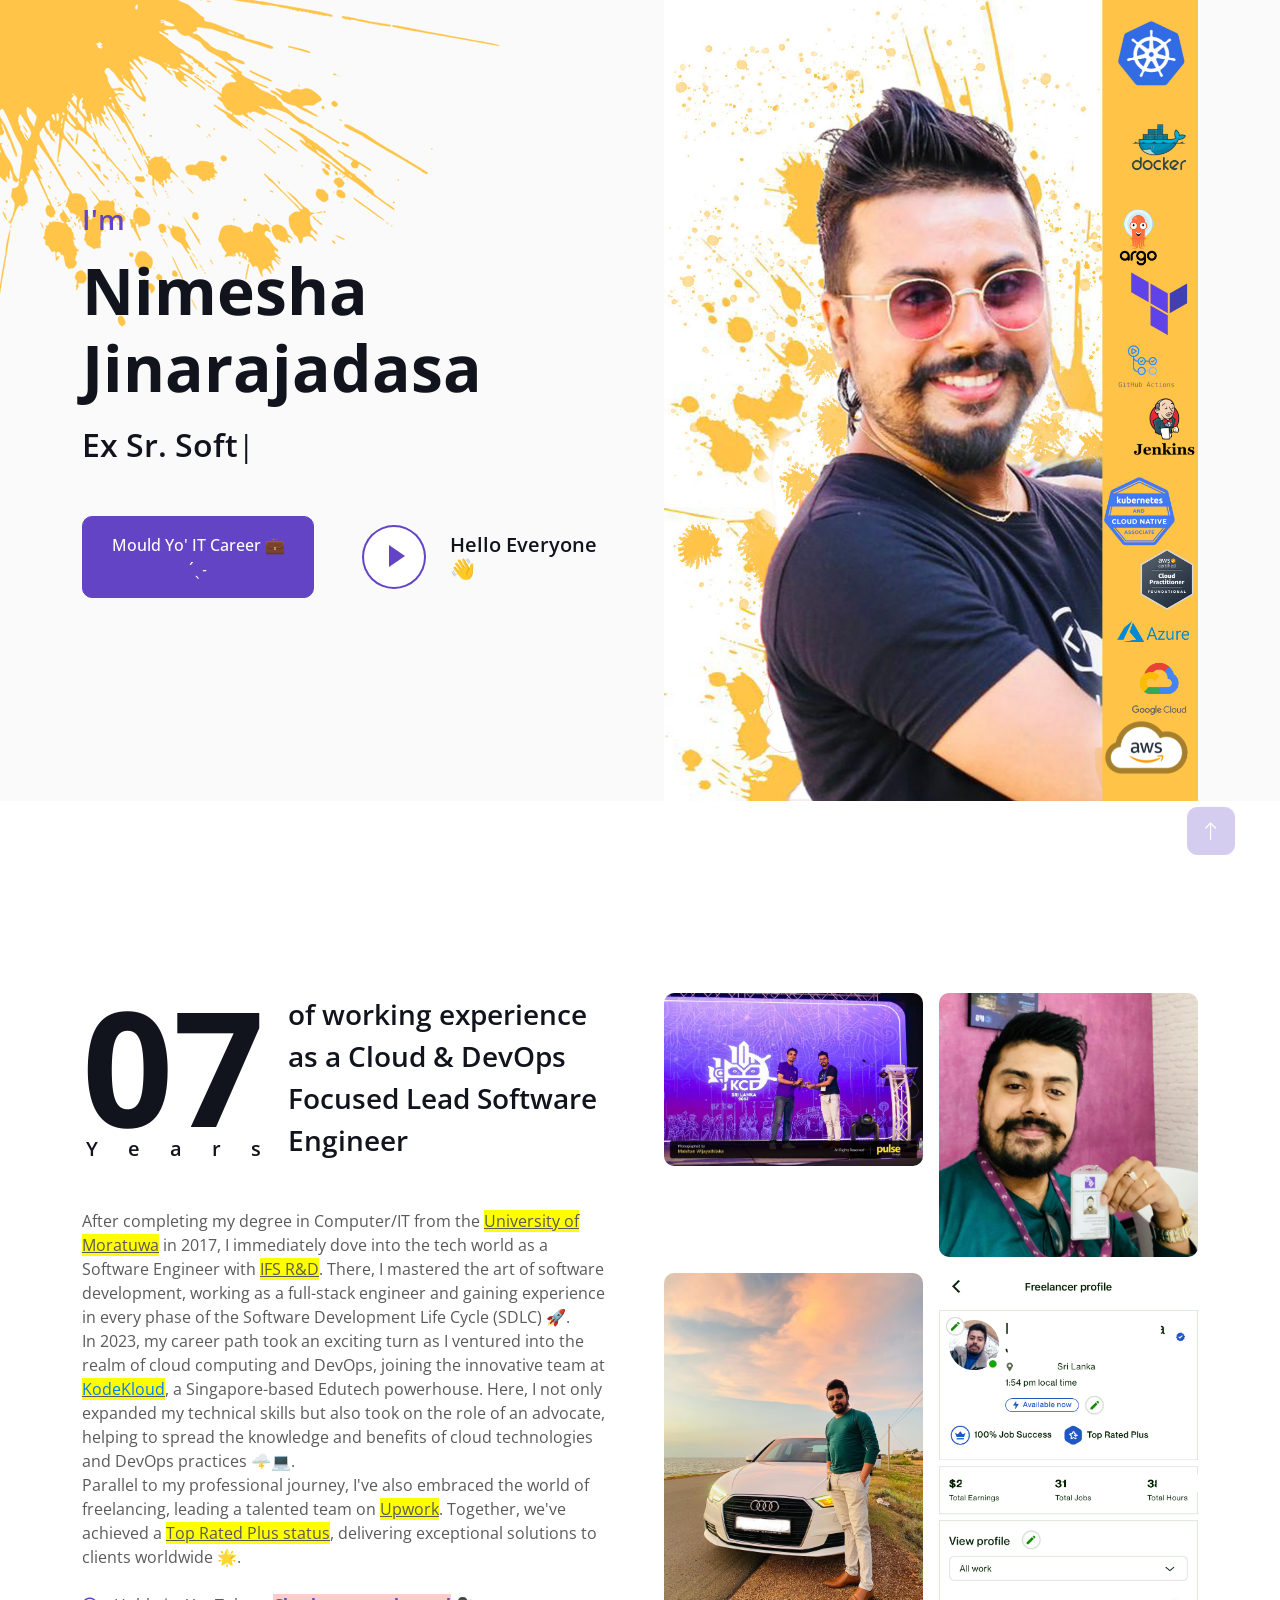
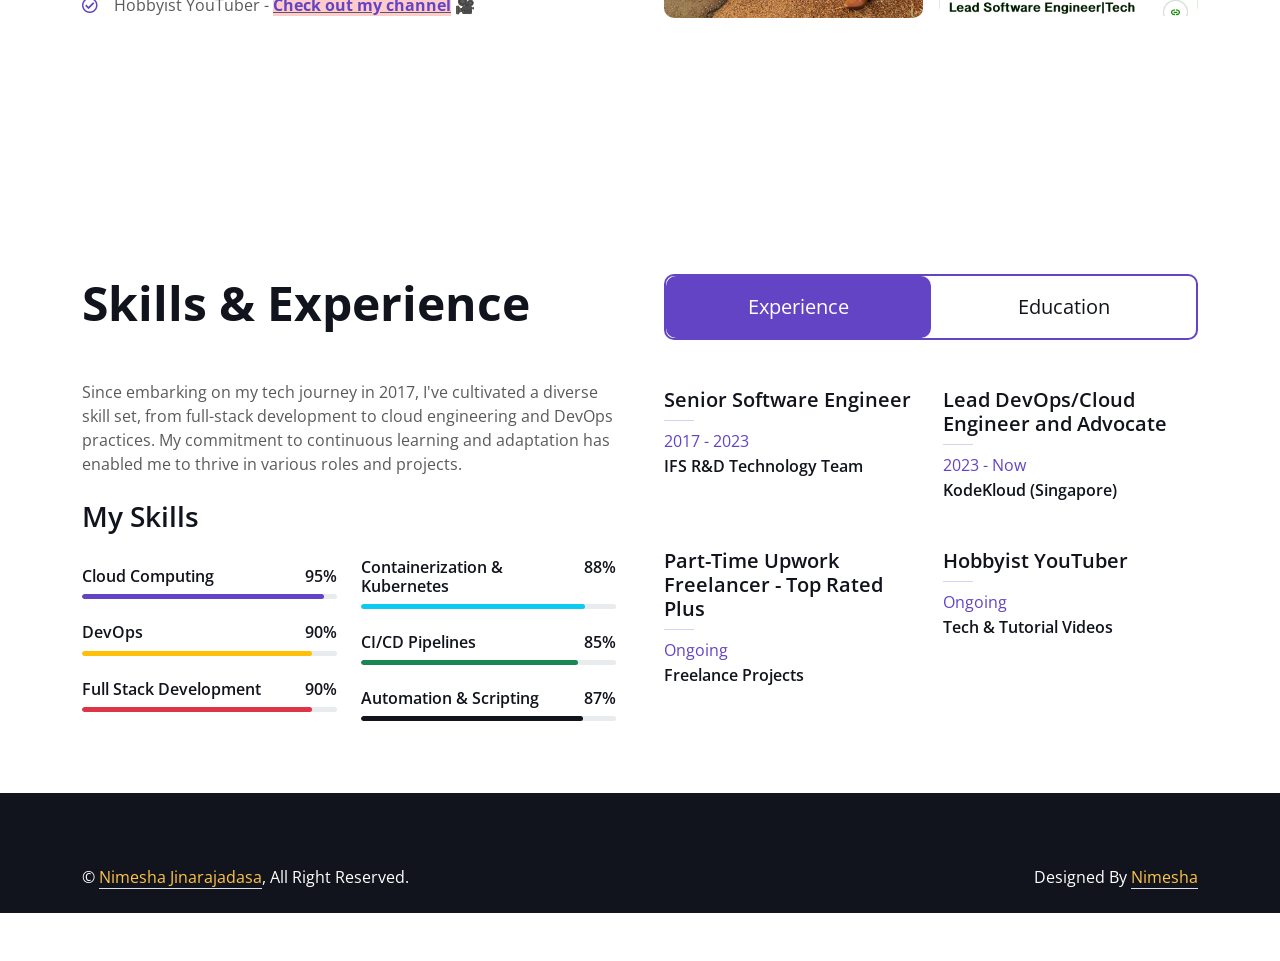
==== index.html @ e04fb1a8 "Update index.html" ====
<!DOCTYPE html>
<html lang="en">

<head>
    <meta charset="utf-8">
    <title>Nimesha Jinarajadasa 👨💻 </title>
     <script async src="https://pagead2.googlesyndication.com/pagead/js/adsbygoogle.js?client=ca-pub-2811595341895807"
     crossorigin="anonymous"></script>
    <meta content="width=device-width, initial-scale=1.0" name="viewport">
    <meta content="" name="keywords">
    <meta content="" name="description">

    <!-- Favicon -->
    <link href="img/favicon.ico" rel="icon">

    <!-- Google Web Fonts -->
    <link rel="preconnect" href="https://fonts.googleapis.com">
    <link rel="preconnect" href="https://fonts.gstatic.com" crossorigin>
    <link href="https://fonts.googleapis.com/css2?family=Open+Sans:wght@400;500;600;700;800&display=swap" rel="stylesheet"> 

    <!-- Icon Font Stylesheet -->
    <link href="https://cdnjs.cloudflare.com/ajax/libs/font-awesome/5.10.0/css/all.min.css" rel="stylesheet">
    <link href="https://cdn.jsdelivr.net/npm/bootstrap-icons@1.4.1/font/bootstrap-icons.css" rel="stylesheet">

    <!-- Libraries Stylesheet -->
    <link href="lib/animate/animate.min.css" rel="stylesheet">
    <link href="lib/lightbox/css/lightbox.min.css" rel="stylesheet">
    <link href="lib/owlcarousel/assets/owl.carousel.min.css" rel="stylesheet">

    <!-- Customized Bootstrap Stylesheet -->
    <link href="css/bootstrap.min.css" rel="stylesheet">

    <!-- Template Stylesheet -->
    <link href="css/style.css" rel="stylesheet">
    <style>
    .elfsight-app-140ddf34-1004-4099-b844-c8886e28f535 {
        margin: 0 auto; /* Centers the widget */
        display: block; /* Ensures the div is treated as a block-level element */
        width: 90%; /* Example width, adjust as necessary */
    }
</style>

</head>

<body data-bs-spy="scroll" data-bs-target=".navbar" data-bs-offset="51">
    <!-- Spinner Start -->
    <div id="spinner" class="show bg-white position-fixed translate-middle w-100 vh-100 top-50 start-50 d-flex align-items-center justify-content-center">
        <div class="spinner-border text-primary" style="width: 3rem; height: 3rem;" role="status">
            <span class="sr-only">Loading...</span>
        </div>
    </div>
    <!-- Spinner End -->


    <!-- Navbar Start -->
    <nav class="navbar navbar-expand-lg bg-white navbar-light fixed-top shadow py-lg-0 px-4 px-lg-5 wow fadeIn" data-wow-delay="0.1s">
        <a href="index.html" class="navbar-brand d-block d-lg-none">
            <h1 class="text-primary fw-bold m-0">NIMESHA</h1>
        </a>
        <button type="button" class="navbar-toggler" data-bs-toggle="collapse" data-bs-target="#navbarCollapse">
            <span class="navbar-toggler-icon"></span>
        </button>
        <div class="collapse navbar-collapse justify-content-between py-4 py-lg-0" id="navbarCollapse">
            <div class="navbar-nav ms-auto py-0">
                <a href="#home" class="nav-item nav-link active">Home</a>
                <a href="#about" class="nav-item nav-link">About</a>
                <a href="#skill" class="nav-item nav-link">Skills</a>
<!--                 <a href="#service" class="nav-item nav-link">Services</a> -->
            </div>
            <a href="index.html" class="navbar-brand bg-secondary py-3 px-4 mx-3 d-none d-lg-block">
                <h1 class="text-primary fw-bold m-0">NIMESHA</h1>
            </a>
            <div class="navbar-nav me-auto py-0">
<!--                 <a href="#project" class="nav-item nav-link">Projects</a>
                <a href="#team" class="nav-item nav-link">Team</a>
                <a href="#testimonial" class="nav-item nav-link">Testimonial</a>
                <a href="#contact" class="nav-item nav-link">Contact</a> -->
            </div>
        </div>
    </nav>
    <!-- Navbar End -->


    <!-- Header Start -->
    <div class="container-fluid bg-light my-6 mt-0" id="home">
        <div class="container">
            <div class="row g-5 align-items-center">
                <div class="col-lg-6 py-6 pb-0 pt-lg-0">
                    <h3 class="text-primary mb-3">I'm</h3>
                    <h1 class="display-3 mb-3">Nimesha Jinarajadasa</h1>
                    <h2 class="typed-text-output d-inline"></h2>
                    <div class="typed-text d-none">Ex Sr. Software Engineer @IFS R&D 🌐
, Now Lead DevOps/Cloud Engineer @KodeKloud 👨‍💻, Top Rated Plus Freelancer @Upwork 🆙, Tech. Community Speaker 🔈 , Hobbist Youtuber @LifeCaptured 🎬 🎥</div>
                    <div class="d-flex align-items-center pt-5">
                        <a href="/careeer-guidance-site/index.html" class="btn btn-primary py-3 px-4 me-5">Mould Yo' IT Career 💼 ´ˎ˗</a>
                        <button type="button" class="btn-play" data-bs-toggle="modal"
                            data-src="https://www.youtube.com/embed/KqgwqA7k45E" data-bs-target="#videoModal">
                            <span></span>
                        </button>
                        <h5 class="ms-4 mb-0 d-none d-sm-block">Hello Everyone 👋 </h5>
                    </div>
                </div>
                <div class="col-lg-6">
                    <img class="img-fluid" src="img/profile-1.png" alt="">
                </div>
            </div>
        </div>
    </div>
    <!-- Header End -->


    <!-- Video Modal Start -->
    <div class="modal modal-video fade" id="videoModal" tabindex="-1" aria-labelledby="exampleModalLabel" aria-hidden="true">
        <div class="modal-dialog">
            <div class="modal-content rounded-0">
                <div class="modal-header">
                    <h3 class="modal-title" id="exampleModalLabel">Hello Everyone 👋 </h3>
                    <button type="button" class="btn-close" data-bs-dismiss="modal" aria-label="Close"></button>
                </div>
                <div class="modal-body">
                    <!-- 16:9 aspect ratio -->
                    <div class="ratio ratio-16x9">
                        <iframe class="embed-responsive-item" src="https://www.youtube.com/embed/KqgwqA7k45E" id="video" allowfullscreen allowscriptaccess="always"
                            allow="autoplay"></iframe>
                    </div>
                </div>
            </div>
        </div>
    </div>
    <!-- Video Modal End -->


  <!--  About Start -->
   <div class="container-xxl py-6" id="about">
        <div class="container">
            <div class="row g-5">
                <div class="col-lg-6 wow fadeInUp" data-wow-delay="0.1s">
                    <div class="d-flex align-items-center mb-5">
                        <div class="years flex-shrink-0 text-center me-4">
                            <h1 class="display-1 mb-0">07</h1>
                            <h5 class="mb-0">Years</h5>
                        </div>
                        <h3 class="lh-base mb-0">of working experience as a Cloud & DevOps Focused Lead Software Engineer</h3>
                    </div>
                    <p class="mb-4">After completing my degree in Computer/IT from the <u style="background-color: yellow;">University of Moratuwa</u> in 2017, I immediately dove into the tech world as a Software Engineer with <u style="background-color: yellow;">IFS R&D</u>. There, I mastered the art of software development, working as a full-stack engineer and gaining experience in every phase of the Software Development Life Cycle (SDLC) 🚀. <br>

                    In 2023, my career path took an exciting turn as I ventured into the realm of cloud computing and DevOps, joining the innovative team at <u style="background-color: yellow;"><a href="https://www.kodekloud.com" target="_blank" style="color: #007bff;">KodeKloud</a></u>, a Singapore-based Edutech powerhouse. Here, I not only expanded my technical skills but also took on the role of an advocate, helping to spread the knowledge and benefits of cloud technologies and DevOps practices 🌩️💻.

                    <br>Parallel to my professional journey, I've also embraced the world of freelancing, leading a talented team on <u style="background-color: yellow;">Upwork</u>. Together, we've achieved a <u style="background-color: yellow;">Top Rated Plus status</u>, delivering exceptional solutions to clients worldwide 🌟.</p>

<!--                     <p class="mb-3"><i class="far fa-check-circle text-primary me-3"></i>2012-2017 Undergraduate <u>University of Moratuwa</u> BSc(Hons) Field of Computer/IT 🎓</p>
                    <p class="mb-3"><i class="far fa-check-circle text-primary me-3"></i>2015-2016 Internship @ <u >Virtusa</u> 🖥️</p>
                    <p class="mb-3"><i class="far fa-check-circle text-primary me-3"></i>2017-2023 Senior Software Engineer @<u >IFS R&D</u> Technology Team 💻</p>
                    <p class="mb-3"><i class="far fa-check-circle text-primary me-3"></i>2023-Now Lead DevOps/Cloud Engineer and Advocate @<u ><a href="https://www.kodekloud.com" target="_blank">KodeKloud</a></u> (Singapore) ☁️</p>
                    <p class="mb-3"><i class="far fa-check-circle text-primary me-3"></i>Part-Time Upwork Freelancer - <u >Top Rated Plus</u> 🌟</p> -->
                    <p class="mb-3"><i class="far fa-check-circle text-primary me-3"></i>Hobbyist YouTuber - <u style="background-color: #ffcccb; font-weight: bold;"><a href="https://www.youtube.com/channel/UCN4fELPxNvqoYlcfmgqlzCw" target="_blank">Check out my channel</a></u> 🎥</p>
                    
<!--                     <a class="btn btn-primary py-3 px-5 mt-3" href="">Read More</a> -->
                </div>
                <div class="col-lg-6 wow fadeInUp" data-wow-delay="0.5s">
                    <div class="row g-3 mb-4">
<!--                         <div class="col-sm-6">
                            <img class="img-fluid rounded" src="img/showoff1.jpg" alt="">
                        </div> -->
                        <div class="col-sm-6">
                            <img class="img-fluid rounded" src="img/showoff3.jpg" alt="">
                        </div>
                        <div class="col-sm-6">
                            <img class="img-fluid rounded" src="img/showoff2.jpg" alt="">
                        </div>
                        <div class="col-sm-6">
                            <img class="img-fluid rounded" src="img/showoff5.jpg" alt="">
                        </div>
<!--                         <div class="col-sm-6">
                            <img class="img-fluid rounded" src="img/showoff6.jpg" alt="">
                        </div> -->
                        <div class="col-sm-6">
                            <img class="img-fluid rounded" src="img/showoff7.jpeg" alt="">
                        </div>
                        <div class="col-sm-6">
                            <img class="img-fluid rounded" src="img/showoff8.jpg" alt="">
                        </div>
                        
                    </div>
<!--                     <div class="d-flex align-items-center mb-3">
                        <h5 class="border-end pe-3 me-3 mb-0">Happy Clients</h5>
                        <h2 class="text-primary fw-bold mb-0" data-toggle="counter-up">1234</h2>
                    </div>
                    <p class="mb-4">Stet no et lorem dolor et diam, amet duo ut dolore vero eos. No stet est diam amet diam ipsum clita labore dolor duo clita.</p>
                    <div class="d-flex align-items-center mb-3">
                        <h5 class="border-end pe-3 me-3 mb-0">Projects Completed</h5>
                        <h2 class="text-primary fw-bold mb-0" data-toggle="counter-up">1234</h2>
                    </div> -->
<!--                     <p class="mb-0">Stet no et lorem dolor et diam, amet duo ut dolore vero eos. No stet est diam amet diam ipsum clita labore dolor duo clita.</p> -->
                </div>
            </div>
        </div>
    </div>
    <!-- About End -->


    <!-- Expertise Start -->
    <div class="container-xxl py-6 pb-5" id="skill">
        <div class="container">
            <div class="row g-5">
                <div class="col-lg-6 wow fadeInUp" data-wow-delay="0.1s">
                   <h1 class="display-5 mb-5">Skills & Experience</h1>
                    <p class="mb-4">Since embarking on my tech journey in 2017, I've cultivated a diverse skill set, from full-stack development to cloud engineering and DevOps practices. My commitment to continuous learning and adaptation has enabled me to thrive in various roles and projects.</p>
                    <h3 class="mb-4">My Skills</h3>
                    <div class="row align-items-center">
                        <div class="col-md-6">
                            <div class="skill mb-4">
                                <div class="d-flex justify-content-between">
                                    <h6 class="font-weight-bold">Cloud Computing</h6>
                                    <h6 class="font-weight-bold">95%</h6>
                                </div>
                                <div class="progress">
                                    <div class="progress-bar bg-primary" role="progressbar" style="width: 95%" aria-valuenow="95" aria-valuemin="0" aria-valuemax="100"></div>
                                </div>
                            </div>
                            <div class="skill mb-4">
                                <div class="d-flex justify-content-between">
                                    <h6 class="font-weight-bold">DevOps</h6>
                                    <h6 class="font-weight-bold">90%</h6>
                                </div>
                                <div class="progress">
                                    <div class="progress-bar bg-warning" role="progressbar" style="width: 90%" aria-valuenow="90" aria-valuemin="0" aria-valuemax="100"></div>
                                </div>
                            </div>
                            <div class="skill mb-4">
                                <div class="d-flex justify-content-between">
                                    <h6 class="font-weight-bold">Full Stack Development</h6>
                                    <h6 class="font-weight-bold">90%</h6>
                                </div>
                                <div class="progress">
                                    <div class="progress-bar bg-danger" role="progressbar" style="width: 90%" aria-valuenow="90" aria-valuemin="0" aria-valuemax="100"></div>
                                </div>
                            </div>
                        </div>
                        <div class="col-md-6">
                            <div class="skill mb-4">
                                <div class="d-flex justify-content-between">
                                    <h6 class="font-weight-bold">Containerization & Kubernetes</h6>
                                    <h6 class="font-weight-bold">88%</h6>
                                </div>
                                <div class="progress">
                                    <div class="progress-bar bg-info" role="progressbar" style="width: 88%" aria-valuenow="88" aria-valuemin="0" aria-valuemax="100"></div>
                                </div>
                            </div>
                            <div class="skill mb-4">
                                <div class="d-flex justify-content-between">
                                    <h6 class="font-weight-bold">CI/CD Pipelines</h6>
                                    <h6 class="font-weight-bold">85%</h6>
                                </div>
                                <div class="progress">
                                    <div class="progress-bar bg-success" role="progressbar" style="width: 85%" aria-valuenow="85" aria-valuemin="0" aria-valuemax="100"></div>
                                </div>
                            </div>
                            <div class="skill mb-4">
                                <div class="d-flex justify-content-between">
                                    <h6 class="font-weight-bold">Automation & Scripting</h6>
                                    <h6 class="font-weight-bold">87%</h6>
                                </div>
                                <div class="progress">
                                    <div class="progress-bar bg-dark" role="progressbar" style="width: 87%" aria-valuenow="87" aria-valuemin="0" aria-valuemax="100"></div>
                                </div>
                            </div>
                        </div>
                    </div>
                </div>
                <div class="col-lg-6 wow fadeInUp" data-wow-delay="0.5s">
                    <ul class="nav nav-pills rounded border border-2 border-primary mb-5">
                        <li class="nav-item w-50">
                            <button class="nav-link w-100 py-3 fs-5 active" data-bs-toggle="pill" href="#tab-1">Experience</button>
                        </li>
                        <li class="nav-item w-50">
                            <button class="nav-link w-100 py-3 fs-5" data-bs-toggle="pill" href="#tab-2">Education</button>
                        </li>
                    </ul>
                    <div class="tab-content">
                        <div id="tab-1" class="tab-pane fade show p-0 active">
                            <div class="row gy-5 gx-4">
                                <div class="col-sm-6">
                                    <h5>Senior Software Engineer</h5>
                                    <hr class="text-primary my-2">
                                    <p class="text-primary mb-1">2017 - 2023</p>
                                    <h6 class="mb-0">IFS R&D Technology Team</h6>
                                </div>
                                <div class="col-sm-6">
                                    <h5>Lead DevOps/Cloud Engineer and Advocate</h5>
                                    <hr class="text-primary my-2">
                                    <p class="text-primary mb-1">2023 - Now</p>
                                    <h6 class="mb-0">KodeKloud (Singapore)</h6>
                                </div>
                                <div class="col-sm-6">
                                    <h5>Part-Time Upwork Freelancer - Top Rated Plus</h5>
                                    <hr class="text-primary my-2">
                                    <p class="text-primary mb-1">Ongoing</p>
                                    <h6 class="mb-0">Freelance Projects</h6>
                                </div>
                                <div class="col-sm-6">
                                    <h5>Hobbyist YouTuber</h5>
                                    <hr class="text-primary my-2">
                                    <p class="text-primary mb-1">Ongoing</p>
                                    <h6 class="mb-0">Tech & Tutorial Videos</h6>
                                </div>
                            </div>
                        </div>

                        <div id="tab-2" class="tab-pane fade show p-0">
                            <div class="row gy-5 gx-4">
                                <div class="col-sm-6">
                                  <h5>BSc(Hons) in Computer/IT Field</h5>
                                  <hr class="text-primary my-2">
                                  <p class="text-primary mb-1">2012 - 2017</p>
                                  <h6 class="mb-0">University of Moratuwa</h6>
                                </div>
                                <div class="col-sm-6">
                                    <h5>KCNA(Kubernetes & Cloud-Native Associate Certified</h5>
                                    <hr class="text-primary my-2">
                                    <p class="text-primary mb-1">2024-2027</p>
                                    <h6 class="mb-0">Linux Foudnation</h6>
                                </div>
                                <div class="col-sm-6">
                                    <h5>Cloud Solutions Architect</h5>
                                    <hr class="text-primary my-2">
                                    <p class="text-primary mb-1">2024(ongoing)</p>
                                    <h6 class="mb-0">Linux Foundation</h6>
                                </div>
                                <div class="col-sm-6">
                                    <h5>AWS Cloud Practitioner</h5>
                                    <hr class="text-primary my-2">
                                    <p class="text-primary mb-1">2024-2027(ongoing)</p>
                                    <h6 class="mb-0">Amazon Web Services(AWS)</h6>
                                </div>
                            </div>
                        </div>
                    </div>
                </div>
            </div>
        </div>
    </div>
    <!-- Expertise End -->


    <!-- Service Start -->
<!--     <div class="container-fluid bg-light my-5 py-6" id="service">
        <div class="container">
            <div class="row g-5 mb-5 wow fadeInUp" data-wow-delay="0.1s">
                <div class="col-lg-6">
                    <h1 class="display-5 mb-0">My Services</h1>
                </div>
                <div class="col-lg-6 text-lg-end">
                    <a class="btn btn-primary py-3 px-5" href="">Hire Me</a>
                </div>
            </div>
            <div class="row g-4">
                <div class="col-lg-6 wow fadeInUp" data-wow-delay="0.1s">
                    <div class="service-item d-flex flex-column flex-sm-row bg-white rounded h-100 p-4 p-lg-5">
                        <div class="bg-icon flex-shrink-0 mb-3">
                            <i class="fa fa-crop-alt fa-2x text-dark"></i>
                        </div>
                        <div class="ms-sm-4">
                            <h4 class="mb-3">Creative Design</h4>
                            <h6 class="mb-3">Start from <span class="text-primary">$199</span></h6>
                            <span>Stet lorem dolor diam amet vero eos. No stet est diam amet diam ipsum. Clita dolor duo clita sit sed sit dolor eos.</span>
                        </div>
                    </div>
                </div>
                <div class="col-lg-6 wow fadeInUp" data-wow-delay="0.3s">
                    <div class="service-item d-flex flex-column flex-sm-row bg-white rounded h-100 p-4 p-lg-5">
                        <div class="bg-icon flex-shrink-0 mb-3">
                            <i class="fa fa-code-branch fa-2x text-dark"></i>
                        </div>
                        <div class="ms-sm-4">
                            <h4 class="mb-3">Graphic Design</h4>
                            <h6 class="mb-3">Start from <span class="text-primary">$199</span></h6>
                            <span>Stet lorem dolor diam amet vero eos. No stet est diam amet diam ipsum. Clita dolor duo clita sit sed sit dolor eos.</span>
                        </div>
                    </div>
                </div>
                <div class="col-lg-6 wow fadeInUp" data-wow-delay="0.1s">
                    <div class="service-item d-flex flex-column flex-sm-row bg-white rounded h-100 p-4 p-lg-5">
                        <div class="bg-icon flex-shrink-0 mb-3">
                            <i class="fa fa-code fa-2x text-dark"></i>
                        </div>
                        <div class="ms-sm-4">
                            <h4 class="mb-3">Web Design</h4>
                            <h6 class="mb-3">Start from <span class="text-primary">$199</span></h6>
                            <span>Stet lorem dolor diam amet vero eos. No stet est diam amet diam ipsum. Clita dolor duo clita sit sed sit dolor eos.</span>
                        </div>
                    </div>
                </div>
                <div class="col-lg-6 wow fadeInUp" data-wow-delay="0.3s">
                    <div class="service-item d-flex flex-column flex-sm-row bg-white rounded h-100 p-4 p-lg-5">
                        <div class="bg-icon flex-shrink-0 mb-3">
                            <i class="fa fa-laptop-code fa-2x text-dark"></i>
                        </div>
                        <div class="ms-sm-4">
                            <h4 class="mb-3">UI/UX Design</h4>
                            <h6 class="mb-3">Start from <span class="text-primary">$199</span></h6>
                            <span>Stet lorem dolor diam amet vero eos. No stet est diam amet diam ipsum. Clita dolor duo clita sit sed sit dolor eos.</span>
                        </div>
                    </div>
                </div>
            </div>
        </div>
    </div> -->
    <!-- Service End -->


    <!-- Projects Start -->
<!--     <div class="container-xxl py-6 pt-5" id="project">
        <div class="container">
            <div class="row g-5 mb-5 align-items-center wow fadeInUp" data-wow-delay="0.1s">
                <div class="col-lg-6">
                    <h1 class="display-5 mb-0">My Projects</h1>
                </div>
                <div class="col-lg-6 text-lg-end">
                    <ul class="list-inline mx-n3 mb-0" id="portfolio-flters">
                        <li class="mx-3 active" data-filter="*">All Projects</li>
                        <li class="mx-3" data-filter=".first">UI/UX Design</li>
                        <li class="mx-3" data-filter=".second">Graphic Design</li>
                    </ul>
                </div>
            </div>
            <div class="row g-4 portfolio-container wow fadeInUp" data-wow-delay="0.1s">
                <div class="col-lg-4 col-md-6 portfolio-item first">
                    <div class="portfolio-img rounded overflow-hidden">
                        <img class="img-fluid" src="img/project-1.jpg" alt="">
                        <div class="portfolio-btn">
                            <a class="btn btn-lg-square btn-outline-secondary border-2 mx-1" href="img/project-1.jpg" data-lightbox="portfolio"><i class="fa fa-eye"></i></a>
                            <a class="btn btn-lg-square btn-outline-secondary border-2 mx-1" href=""><i class="fa fa-link"></i></a>
                        </div>
                    </div>
                </div>
                <div class="col-lg-4 col-md-6 portfolio-item second">
                    <div class="portfolio-img rounded overflow-hidden">
                        <img class="img-fluid" src="img/project-2.jpg" alt="">
                        <div class="portfolio-btn">
                            <a class="btn btn-lg-square btn-outline-secondary border-2 mx-1" href="img/project-2.jpg" data-lightbox="portfolio"><i class="fa fa-eye"></i></a>
                            <a class="btn btn-lg-square btn-outline-secondary border-2 mx-1" href=""><i class="fa fa-link"></i></a>
                        </div>
                    </div>
                </div>
                <div class="col-lg-4 col-md-6 portfolio-item first">
                    <div class="portfolio-img rounded overflow-hidden">
                        <img class="img-fluid" src="img/project-3.jpg" alt="">
                        <div class="portfolio-btn">
                            <a class="btn btn-lg-square btn-outline-secondary border-2 mx-1" href="img/project-3.jpg" data-lightbox="portfolio"><i class="fa fa-eye"></i></a>
                            <a class="btn btn-lg-square btn-outline-secondary border-2 mx-1" href=""><i class="fa fa-link"></i></a>
                        </div>
                    </div>
                </div>
                <div class="col-lg-4 col-md-6 portfolio-item second">
                    <div class="portfolio-img rounded overflow-hidden">
                        <img class="img-fluid" src="img/project-4.jpg" alt="">
                        <div class="portfolio-btn">
                            <a class="btn btn-lg-square btn-outline-secondary border-2 mx-1" href="img/project-4.jpg" data-lightbox="portfolio"><i class="fa fa-eye"></i></a>
                            <a class="btn btn-lg-square btn-outline-secondary border-2 mx-1" href=""><i class="fa fa-link"></i></a>
                        </div>
                    </div>
                </div>
                <div class="col-lg-4 col-md-6 portfolio-item first">
                    <div class="portfolio-img rounded overflow-hidden">
                        <img class="img-fluid" src="img/project-5.jpg" alt="">
                        <div class="portfolio-btn">
                            <a class="btn btn-lg-square btn-outline-secondary border-2 mx-1" href="img/project-5.jpg" data-lightbox="portfolio"><i class="fa fa-eye"></i></a>
                            <a class="btn btn-lg-square btn-outline-secondary border-2 mx-1" href=""><i class="fa fa-link"></i></a>
                        </div>
                    </div>
                </div>
                <div class="col-lg-4 col-md-6 portfolio-item second">
                    <div class="portfolio-img rounded overflow-hidden">
                        <img class="img-fluid" src="img/project-6.jpg" alt="">
                        <div class="portfolio-btn">
                            <a class="btn btn-lg-square btn-outline-secondary border-2 mx-1" href="img/project-6.jpg" data-lightbox="portfolio"><i class="fa fa-eye"></i></a>
                            <a class="btn btn-lg-square btn-outline-secondary border-2 mx-1" href=""><i class="fa fa-link"></i></a>
                        </div>
                    </div>
                </div>
            </div>
        </div>
    </div> -->
    <!-- Projects End -->


    <!-- Team Start -->
<!--     <div class="container-xxl py-6 pb-5" id="team">
        <div class="container">
            <div class="row g-5 mb-5 wow fadeInUp" data-wow-delay="0.1s">
                <div class="col-lg-6">
                    <h1 class="display-5 mb-0">Team Members</h1>
                </div>
                <div class="col-lg-6 text-lg-end">
                    <a class="btn btn-primary py-3 px-5" href="">Contact Us</a>
                </div>
            </div>
            <div class="row g-4">
                <div class="col-lg-4 col-md-6 wow fadeInUp" data-wow-delay="0.1s">
                    <div class="team-item position-relative">
                        <img class="img-fluid rounded" src="img/team-1.jpg" alt="">
                        <div class="team-text bg-white rounded-end p-4">
                            <div>
                                <h5>Full Name</h5>
                                <span>Designer</span>
                            </div>
                            <i class="fa fa-arrow-right fa-2x text-primary"></i>
                        </div>
                    </div>
                </div>
                <div class="col-lg-4 col-md-6 wow fadeInUp" data-wow-delay="0.3s">
                    <div class="team-item position-relative">
                        <img class="img-fluid rounded" src="img/team-2.jpg" alt="">
                        <div class="team-text bg-white rounded-end p-4">
                            <div>
                                <h5>Full Name</h5>
                                <span>Designer</span>
                            </div>
                            <i class="fa fa-arrow-right fa-2x text-primary"></i>
                        </div>
                    </div>
                </div>
                <div class="col-lg-4 col-md-6 wow fadeInUp" data-wow-delay="0.5s">
                    <div class="team-item position-relative">
                        <img class="img-fluid rounded" src="img/team-3.jpg" alt="">
                        <div class="team-text bg-white rounded-end p-4">
                            <div>
                                <h5>Full Name</h5>
                                <span>Designer</span>
                            </div>
                            <i class="fa fa-arrow-right fa-2x text-primary"></i>
                        </div>
                    </div>
                </div>
            </div>
        </div>
    </div> -->
    <!-- Team End -->


    <!-- Testimonial Start -->
<!--     <div class="container-fluid bg-light py-5 my-5" id="testimonial">
        <div class="container-fluid py-5">
            <h1 class="display-5 text-center mb-5 wow fadeInUp" data-wow-delay="0.1s">Testimonial</h1>
            <div class="row justify-content-center">
                <div class="col-lg-3 d-none d-lg-block">
                    <div class="testimonial-left h-100">
                        <img class="img-fluid wow fadeIn" data-wow-delay="0.1s" src="img/testimonial-1.jpg" alt="">
                        <img class="img-fluid wow fadeIn" data-wow-delay="0.3s" src="img/testimonial-2.jpg" alt="">
                        <img class="img-fluid wow fadeIn" data-wow-delay="0.5s" src="img/testimonial-3.jpg" alt="">
                    </div>
                </div>
                <div class="col-lg-6 wow fadeInUp" data-wow-delay="0.5s">
                    <div class="owl-carousel testimonial-carousel">
                        <div class="testimonial-item text-center">
                            <div class="position-relative mb-5">
                                <img class="img-fluid rounded-circle border border-secondary p-2 mx-auto" src="img/testimonial-1.jpg" alt="">
                                <div class="testimonial-icon">
                                    <i class="fa fa-quote-left text-primary"></i>
                                </div>
                            </div>
                            <p class="fs-5 fst-italic">Dolores sed duo clita tempor justo dolor et stet lorem kasd labore dolore lorem ipsum. At lorem lorem magna ut et, nonumy et labore et tempor diam tempor erat.</p>
                            <hr class="w-25 mx-auto">
                            <h5>Client Name</h5>
                            <span>Profession</span>
                        </div>
                        <div class="testimonial-item text-center">
                            <div class="position-relative mb-5">
                                <img class="img-fluid rounded-circle border border-secondary p-2 mx-auto" src="img/testimonial-2.jpg" alt="">
                                <div class="testimonial-icon">
                                    <i class="fa fa-quote-left text-primary"></i>
                                </div>
                            </div>
                            <p class="fs-5 fst-italic">Dolores sed duo clita tempor justo dolor et stet lorem kasd labore dolore lorem ipsum. At lorem lorem magna ut et, nonumy et labore et tempor diam tempor erat.</p>
                            <hr class="w-25 mx-auto">
                            <h5>Client Name</h5>
                            <span>Profession</span>
                        </div>
                        <div class="testimonial-item text-center">
                            <div class="position-relative mb-5">
                                <img class="img-fluid rounded-circle border border-secondary p-2 mx-auto" src="img/testimonial-3.jpg" alt="">
                                <div class="testimonial-icon">
                                    <i class="fa fa-quote-left text-primary"></i>
                                </div>
                            </div>
                            <p class="fs-5 fst-italic">Dolores sed duo clita tempor justo dolor et stet lorem kasd labore dolore lorem ipsum. At lorem lorem magna ut et, nonumy et labore et tempor diam tempor erat.</p>
                            <hr class="w-25 mx-auto">
                            <h5>Client Name</h5>
                            <span>Profession</span>
                        </div>
                    </div>
                </div>
                <div class="col-lg-3 d-none d-lg-block">
                    <div class="testimonial-right h-100">
                        <img class="img-fluid wow fadeIn" data-wow-delay="0.1s" src="img/testimonial-1.jpg" alt="">
                        <img class="img-fluid wow fadeIn" data-wow-delay="0.3s" src="img/testimonial-2.jpg" alt="">
                        <img class="img-fluid wow fadeIn" data-wow-delay="0.5s" src="img/testimonial-3.jpg" alt="">
                    </div>
                </div>
            </div>
        </div>
    </div> -->
    <!-- Testimonial End -->


    <!-- Contact Start -->
<!--     <div class="container-xxl pb-5" id="contact">
        <div class="container py-5">
            <div class="row g-5 mb-5 wow fadeInUp" data-wow-delay="0.1s">
                <div class="col-lg-6">
                    <h1 class="display-5 mb-0">Let's Work Together</h1>
                </div>
                <div class="col-lg-6 text-lg-end">
                    <a class="btn btn-primary py-3 px-5" href="">Say Hello</a>
                </div>
            </div>
            <div class="row g-5">
                <div class="col-lg-5 col-md-6 wow fadeInUp" data-wow-delay="0.1s">
                    <p class="mb-2">My office:</p>
                    <h3 class="fw-bold">123 Street, New York, USA</h3>
                    <hr class="w-100">
                    <p class="mb-2">Call me:</p>
                    <h3 class="fw-bold">+012 345 6789</h3>
                    <hr class="w-100">
                    <p class="mb-2">Mail me:</p>
                    <h3 class="fw-bold">info@example.com</h3>
                    <hr class="w-100">
                    <p class="mb-2">Follow me:</p>
                    <div class="d-flex pt-2">
                        <a class="btn btn-square btn-primary me-2" href=""><i class="fab fa-twitter"></i></a>
                        <a class="btn btn-square btn-primary me-2" href=""><i class="fab fa-facebook-f"></i></a>
                        <a class="btn btn-square btn-primary me-2" href=""><i class="fab fa-youtube"></i></a>
                        <a class="btn btn-square btn-primary me-2" href=""><i class="fab fa-linkedin-in"></i></a>
                    </div>
                </div>
                <div class="col-lg-7 col-md-6 wow fadeInUp" data-wow-delay="0.5s">
                    <p class="mb-4">The contact form is currently inactive. Get a functional and working contact form with Ajax & PHP in a few minutes. Just copy and paste the files, add a little code and you're done. <a href="https://htmlcodex.com/contact-form">Download Now</a>.</p>
                    <form>
                        <div class="row g-3">
                            <div class="col-md-6">
                                <div class="form-floating">
                                    <input type="text" class="form-control" id="name" placeholder="Your Name">
                                    <label for="name">Your Name</label>
                                </div>
                            </div>
                            <div class="col-md-6">
                                <div class="form-floating">
                                    <input type="email" class="form-control" id="email" placeholder="Your Email">
                                    <label for="email">Your Email</label>
                                </div>
                            </div>
                            <div class="col-12">
                                <div class="form-floating">
                                    <input type="text" class="form-control" id="subject" placeholder="Subject">
                                    <label for="subject">Subject</label>
                                </div>
                            </div>
                            <div class="col-12">
                                <div class="form-floating">
                                    <textarea class="form-control" placeholder="Leave a message here" id="message" style="height: 100px"></textarea>
                                    <label for="message">Message</label>
                                </div>
                            </div>
                            <div class="col-12">
                                <button class="btn btn-primary py-3 px-5" type="submit">Send Message</button>
                            </div>
                        </div>
                    </form>
                </div>
            </div>
        </div>
    </div> -->
    <!-- Contact End -->


    <!-- Map Start -->
<!--     <div class="container-xxl pt-5 px-0 wow fadeInUp" data-wow-delay="0.1s">
        <div class="container-xxl pt-5 px-0">
            <div class="bg-dark">
                <iframe
                src="https://www.google.com/maps/embed?pb=!1m18!1m12!1m3!1d3001156.4288297426!2d-78.01371936852176!3d42.72876761954724!2m3!1f0!2f0!3f0!3m2!1i1024!2i768!4f13.1!3m3!1m2!1s0x4ccc4bf0f123a5a9%3A0xddcfc6c1de189567!2sNew%20York%2C%20USA!5e0!3m2!1sen!2sbd!4v1603794290143!5m2!1sen!2sbd"
                frameborder="0" style="width: 100%; height: 450px; border:0;" allowfullscreen="" aria-hidden="false"
                tabindex="0"></iframe>
            </div>
        </div>
    </div> -->
    <!-- Map End -->


    <!-- Copyright Start -->
    <div class="container-fluid bg-dark text-white py-4">
            <div class="container">
                <div class="row">
                    
                    <div class="elfsight-app-140ddf34-1004-4099-b844-c8886e28f535" data-elfsight-app-lazy></div>
                    <br>
                    <div class="col-md-6 text-center text-md-start mb-3 mb-md-0">
                       <br> &copy; <a class="border-bottom text-secondary" href="#">Nimesha Jinarajadasa</a>, All Right Reserved.
                    </div>
                    <div class="col-md-6 text-center text-md-end">
                        <!--/*** This template is free as long as you keep the footer author’s credit link/attribution link/backlink. If you'd like to use the template without the footer author’s credit link/attribution link/backlink, you can purchase the Credit Removal License from "https://htmlcodex.com/credit-removal". Thank you for your support. ***/-->
                       <br> Designed By <a class="border-bottom text-secondary" href="https://nimesha.online">Nimesha</a>
                    </div>
                </div>
            </div>
        </div>
    </div>
    <!-- Copyright End -->


    <!-- Back to Top -->
    <a href="#" class="btn btn-lg btn-primary btn-lg-square back-to-top"><i class="bi bi-arrow-up"></i></a>


    <!-- JavaScript Libraries -->
    <script src="https://code.jquery.com/jquery-3.4.1.min.js"></script>
    <script src="https://cdn.jsdelivr.net/npm/bootstrap@5.0.0/dist/js/bootstrap.bundle.min.js"></script>
    <script src="lib/wow/wow.min.js"></script>
    <script src="lib/easing/easing.min.js"></script>
    <script src="lib/waypoints/waypoints.min.js"></script>
    <script src="lib/typed/typed.min.js"></script>
    <script src="lib/counterup/counterup.min.js"></script>
    <script src="lib/owlcarousel/owl.carousel.min.js"></script>
    <script src="lib/isotope/isotope.pkgd.min.js"></script>
    <script src="lib/lightbox/js/lightbox.min.js"></script>
    <script src="https://static.elfsight.com/platform/platform.js" data-use-service-core defer></script>
    
    <!-- Template Javascript -->
    <script src="js/main.js"></script>
</body>

</html>
---- css/style.css ----
/********** Template CSS **********/
:root {
    --primary: #6244C5;
    --secondary: #FFC448;
    --light: #FAFAFB;
    --dark: #12141D;
}

.back-to-top {
    position: fixed;
    display: none;
    right: 45px;
    bottom: 45px;
    z-index: 99;
}

.my-6 {
    margin-top: 6rem;
    margin-bottom: 6rem;
}

.py-6 {
    padding-top: 6rem;
    padding-bottom: 6rem;
}


/*** Spinner ***/
#spinner {
    opacity: 0;
    visibility: hidden;
    transition: opacity .5s ease-out, visibility 0s linear .5s;
    z-index: 99999;
}

#spinner.show {
    transition: opacity .5s ease-out, visibility 0s linear 0s;
    visibility: visible;
    opacity: 1;
}


/*** Button ***/
.btn {
    font-weight: 500;
    transition: .5s;
}

.btn.btn-primary,
.btn.btn-secondary {
    color: #FFFFFF;
}

.btn-square {
    width: 38px;
    height: 38px;
}

.btn-sm-square {
    width: 32px;
    height: 32px;
}

.btn-lg-square {
    width: 48px;
    height: 48px;
}

.btn-square,
.btn-sm-square,
.btn-lg-square {
    padding: 0;
    display: flex;
    align-items: center;
    justify-content: center;
    font-weight: normal;
}


/*** Navbar ***/
.navbar.fixed-top {
    display: none;
    transition: .5s;
}

.navbar .navbar-nav .nav-link {
    padding: 20px 15px;
    color: var(--dark);
    font-size: 18px;
    font-weight: 600;
    outline: none;
}

.navbar .navbar-nav .nav-link:hover,
.navbar .navbar-nav .nav-link.active {
    color: var(--primary);
}

@media (max-width: 991.98px) {
    .navbar .navbar-nav .nav-link  {
        padding: 10px 0;
    }
}


/*** Header ***/
#home {
    margin-bottom: 6rem;
    background: url(../img/bg-header.png) left top no-repeat;
}

.typed-cursor {
    font-size: 30px;
    color: var(--dark);
}

.btn-play {
    position: relative;
    display: block;
    box-sizing: content-box;
    width: 16px;
    height: 26px;
    border-radius: 100%;
    border: none;
    outline: none !important;
    padding: 18px 20px 20px 28px;
    background: var(--primary);
}

.btn-play:before {
    content: "";
    position: absolute;
    z-index: 0;
    left: 50%;
    top: 50%;
    transform: translateX(-50%) translateY(-50%);
    display: block;
    width: 60px;
    height: 60px;
    background: var(--primary);
    border-radius: 100%;
    animation: pulse-border 1500ms ease-out infinite;
}

.btn-play:after {
    content: "";
    position: absolute;
    z-index: 1;
    left: 50%;
    top: 50%;
    transform: translateX(-50%) translateY(-50%);
    display: block;
    width: 60px;
    height: 60px;
    background: #FFFFFF;
    border-radius: 100%;
    transition: all 200ms;
}

.btn-play span {
    display: block;
    position: relative;
    z-index: 3;
    width: 0;
    height: 0;
    left: -1px;
    border-left: 16px solid var(--primary);
    border-top: 11px solid transparent;
    border-bottom: 11px solid transparent;
}

@keyframes pulse-border {
    0% {
        transform: translateX(-50%) translateY(-50%) translateZ(0) scale(1);
        opacity: 1;
    }

    100% {
        transform: translateX(-50%) translateY(-50%) translateZ(0) scale(2);
        opacity: 0;
    }
}

.modal-video .modal-dialog {
    position: relative;
    max-width: 800px;
    margin: 60px auto 0 auto;
}

.modal-video .modal-body {
    position: relative;
    padding: 0px;
}

.modal-video .close {
    position: absolute;
    width: 30px;
    height: 30px;
    right: 0px;
    top: -30px;
    z-index: 999;
    font-size: 30px;
    font-weight: normal;
    color: #FFFFFF;
    background: #000000;
    opacity: 1;
}


/*** About ***/
#about .years .display-1 {
    font-size: 10rem;
    line-height: 9rem;
}

#about .years h5 {
    letter-spacing: 30px;
    margin-right: -30px;
}


/*** Skills ***/
#skill .progress {
    height: 5px;
    border-radius: 5px;
}

#skill .progress .progress-bar {
    width: 0px;
    border-radius: 5px;
    transition: 3s;
}

#skill .nav-pills .nav-link {
    color: var(--dark);
}

#skill .nav-pills .nav-link.active {
    color: #FFFFFF;
}

#skill .tab-content hr {
    width: 30px;
}


/*** Service ***/
.service-item .bg-icon {
    width: 100px;
    height: 100px;
    display: flex;
    align-items: center;
    justify-content: center;
    background: url(../img/bg-icon.png) center center no-repeat;
    background-size: cover;
}


/*** Project Portfolio ***/
#portfolio-flters li {
    display: inline-block;
    font-weight: 500;
    color: var(--dark);
    cursor: pointer;
    transition: .5s;
    border-bottom: 2px solid transparent;
}

#portfolio-flters li:hover,
#portfolio-flters li.active {
    color: var(--primary);
    border-color: var(--primary);
}

.portfolio-img {
    position: relative;
}

.portfolio-btn {
    position: absolute;
    width: 100%;
    height: 100%;
    top: 0;
    left: 0;
    background: rgba(98, 68, 197, .9);
    display: flex;
    align-items: flex-end;
    justify-content: flex-start;
    padding: 30px;
    padding-bottom: 100px !important;
    opacity: 0;
    transition: .5s;
}

.portfolio-item:hover .portfolio-btn {
    opacity: 1;
    padding-bottom: 30px !important;
}


/*** Team ***/
.team-item img {
    transition: .5s;
}

.team-item:hover img {
    opacity: .7;
}

.team-item .team-text {
    position: absolute;
    left: 0;
    right: 60px;
    bottom: 30px;
    display: flex;
    align-items: center;
    justify-content: space-between;
    opacity: 0;
    transition: .5s;
}

.team-item:hover .team-text {
    right: 30px;
    opacity: 1;
}

.team-item .team-text div {
    transition: .5s;
}

.team-item:hover .team-text div {
    margin-left: 30px;
}


/*** Testimonial ***/
.testimonial-left,
.testimonial-right {
    position: relative;
}

.testimonial-left img,
.testimonial-right img {
    position: absolute;
    padding: 5px;
    border: 1px solid var(--secondary);
    border-radius: 70px;
}

.testimonial-left img:nth-child(1),
.testimonial-right img:nth-child(3) {
    width: 70px;
    height: 70px;
    top: 10%;
    left: 50%;
    transform: translateX(-50%);
}

.testimonial-left img:nth-child(2),
.testimonial-right img:nth-child(2) {
    width: 60px;
    height: 60px;
    top: 50%;
    left: 10%;
    transform: translateY(-50%);
}

.testimonial-left img:nth-child(3),
.testimonial-right img:nth-child(1) {
    width: 50px;
    height: 50px;
    bottom: 10%;
    right: 10%;
}

.testimonial-carousel .owl-item img {
    width: 120px;
    height: 120px;
}

.testimonial-carousel .testimonial-icon {
    position: absolute;
    width: 40px;
    height: 40px;
    left: 50%;
    bottom: -15px;
    transform: translateX(-50%);
    display: flex;
    align-items: center;
    justify-content: center;
    background: #FFFFFF;
    border: 1px solid var(--secondary);
    border-radius: 60px;
}

.testimonial-carousel .owl-dots {
    height: 40px;
    margin-top: 25px;
    display: flex;
    align-items: center;
    justify-content: center;
}

.testimonial-carousel .owl-dot {
    position: relative;
    display: inline-block;
    margin: 0 5px;
    width: 30px;
    height: 30px;
    background: #FFFFFF;
    border: 2px solid var(--secondary);
    border-radius: 30px;
    transition: .5s;
}

.testimonial-carousel .owl-dot::after {
    position: absolute;
    content: "";
    width: 16px;
    height: 16px;
    top: 5px;
    left: 5px;
    border-radius: 16px;
    background: var(--secondary);
    transition: .5s;
}

.testimonial-carousel .owl-dot.active::after {
    background: var(--primary);
}
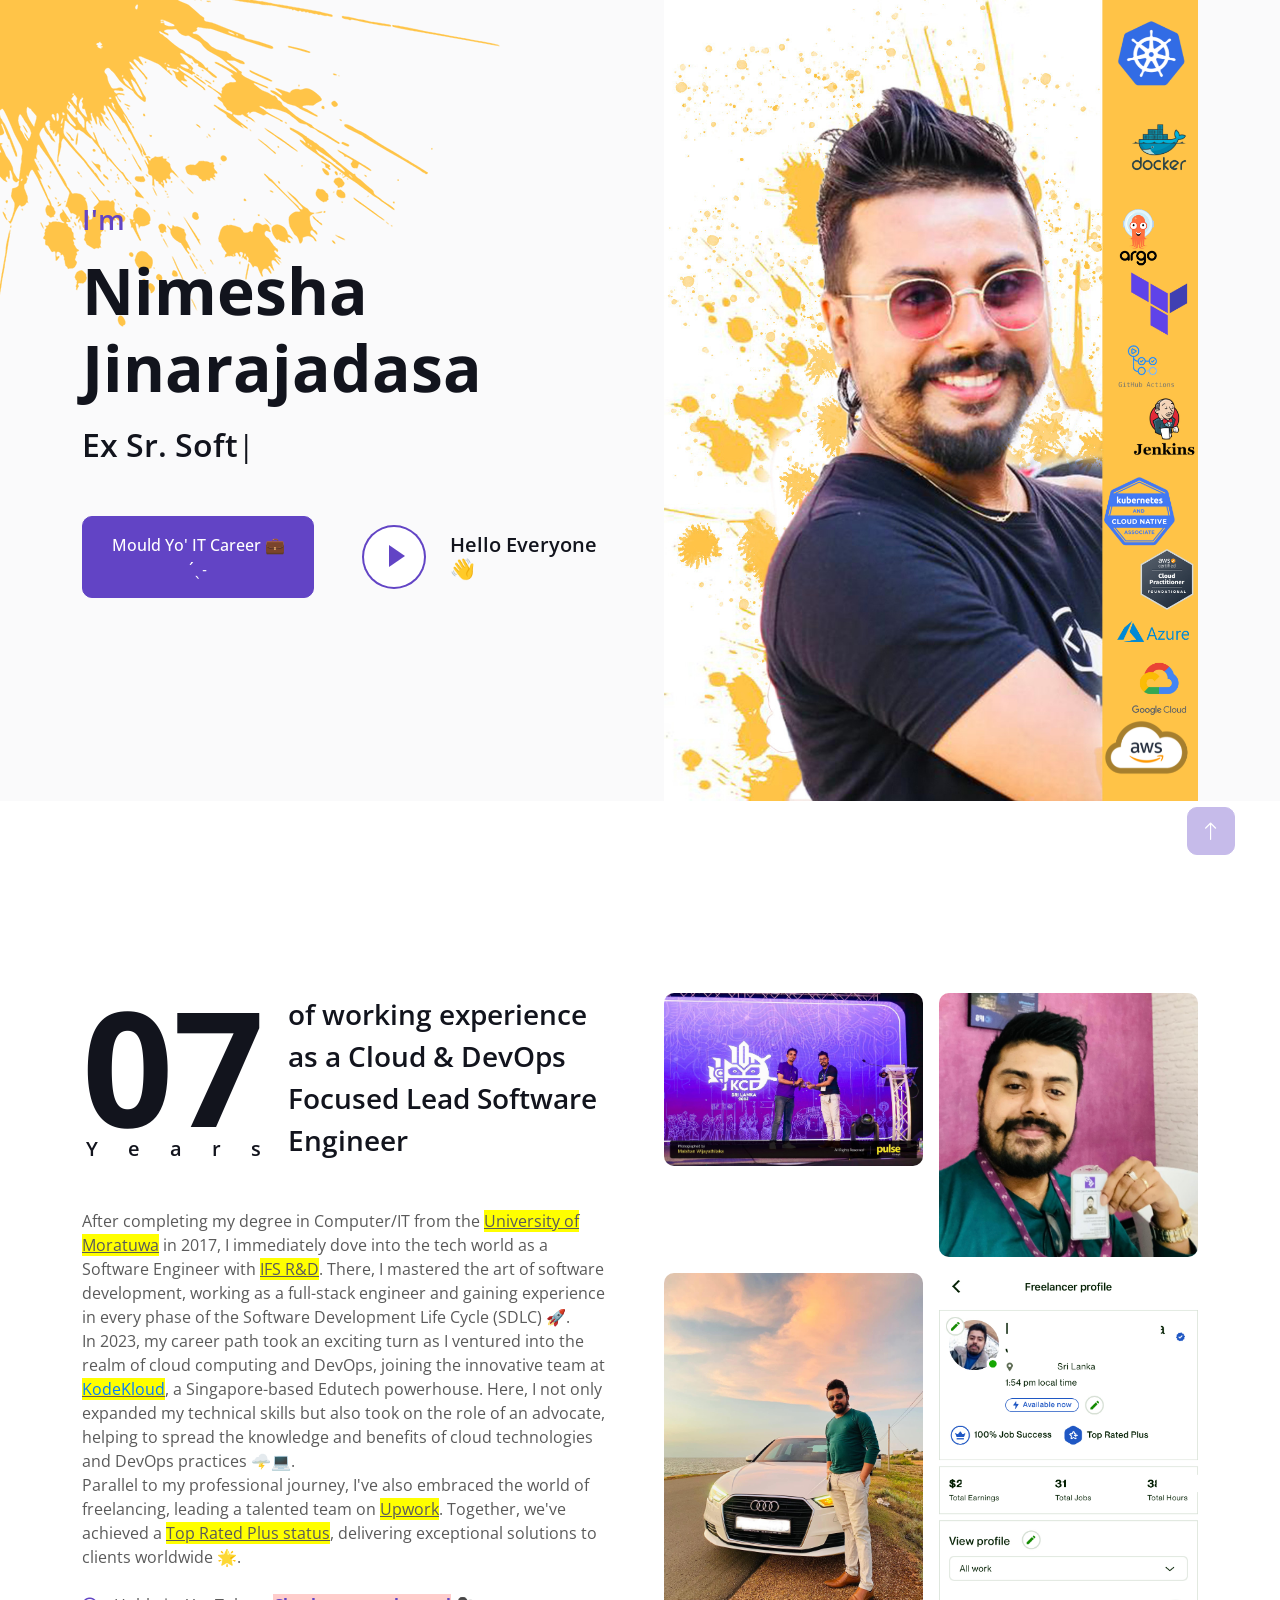
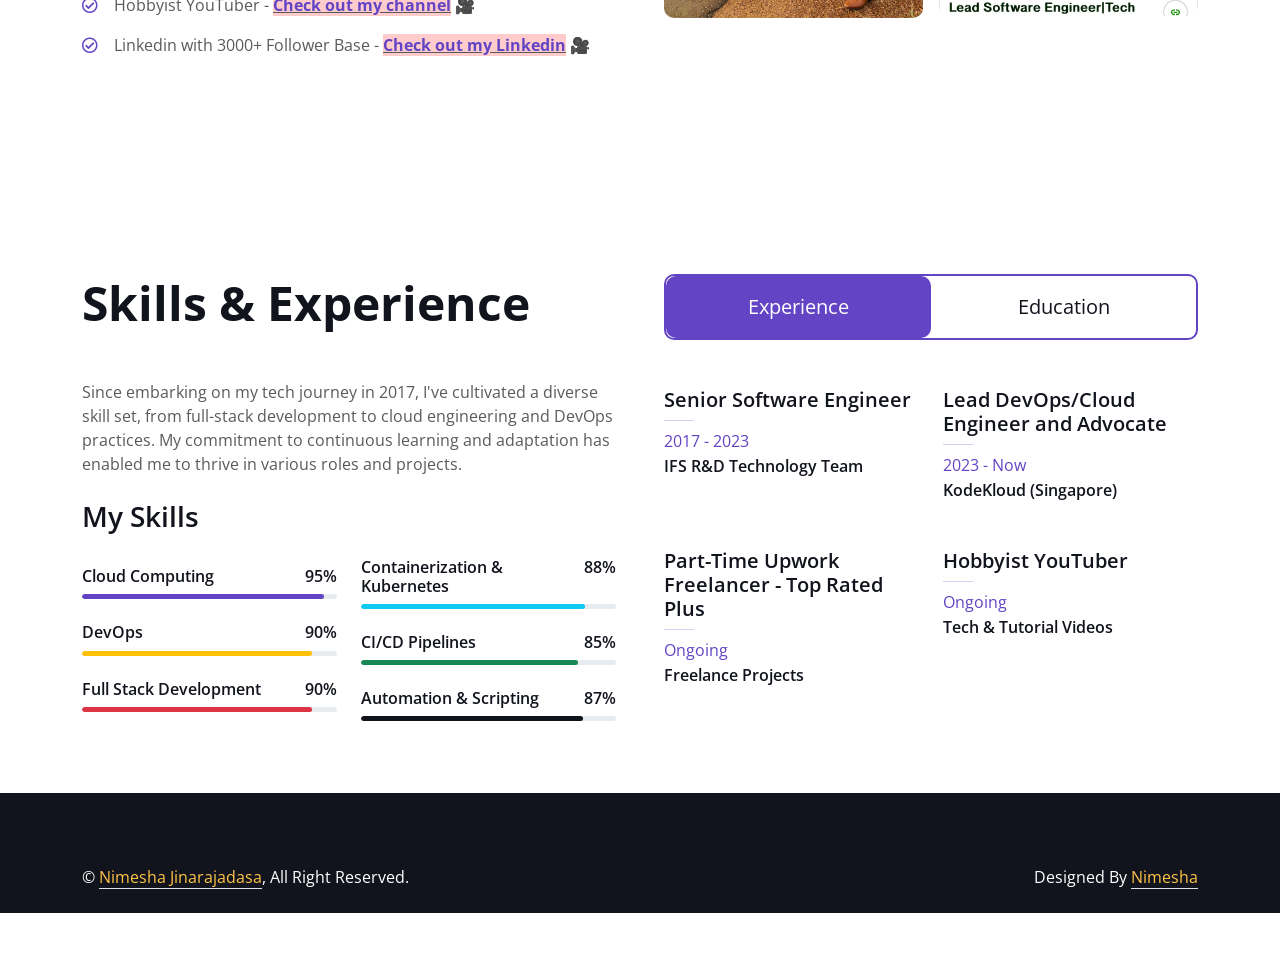
==== commit a0ebcd9a: "Update index.html" ====
--- a/index.html
+++ b/index.html
@@ -154,7 +154,8 @@
                     <p class="mb-3"><i class="far fa-check-circle text-primary me-3"></i>2023-Now Lead DevOps/Cloud Engineer and Advocate @<u ><a href="https://www.kodekloud.com" target="_blank">KodeKloud</a></u> (Singapore) ☁️</p>
                     <p class="mb-3"><i class="far fa-check-circle text-primary me-3"></i>Part-Time Upwork Freelancer - <u >Top Rated Plus</u> 🌟</p> -->
                     <p class="mb-3"><i class="far fa-check-circle text-primary me-3"></i>Hobbyist YouTuber - <u style="background-color: #ffcccb; font-weight: bold;"><a href="https://www.youtube.com/channel/UCN4fELPxNvqoYlcfmgqlzCw" target="_blank">Check out my channel</a></u> 🎥</p>
-                    
+                    <p class="mb-3"><i class="far fa-check-circle text-primary me-3"></i>Linkedin with 3000+ Follower Base - <u style="background-color: #ffcccb; font-weight: bold;"><a href="https://www.linkedin.com/in/nimeshmhj/" target="_blank">Check out my Linkedin</a></u> 🎥</p>
+
 <!--                     <a class="btn btn-primary py-3 px-5 mt-3" href="">Read More</a> -->
                 </div>
                 <div class="col-lg-6 wow fadeInUp" data-wow-delay="0.5s">
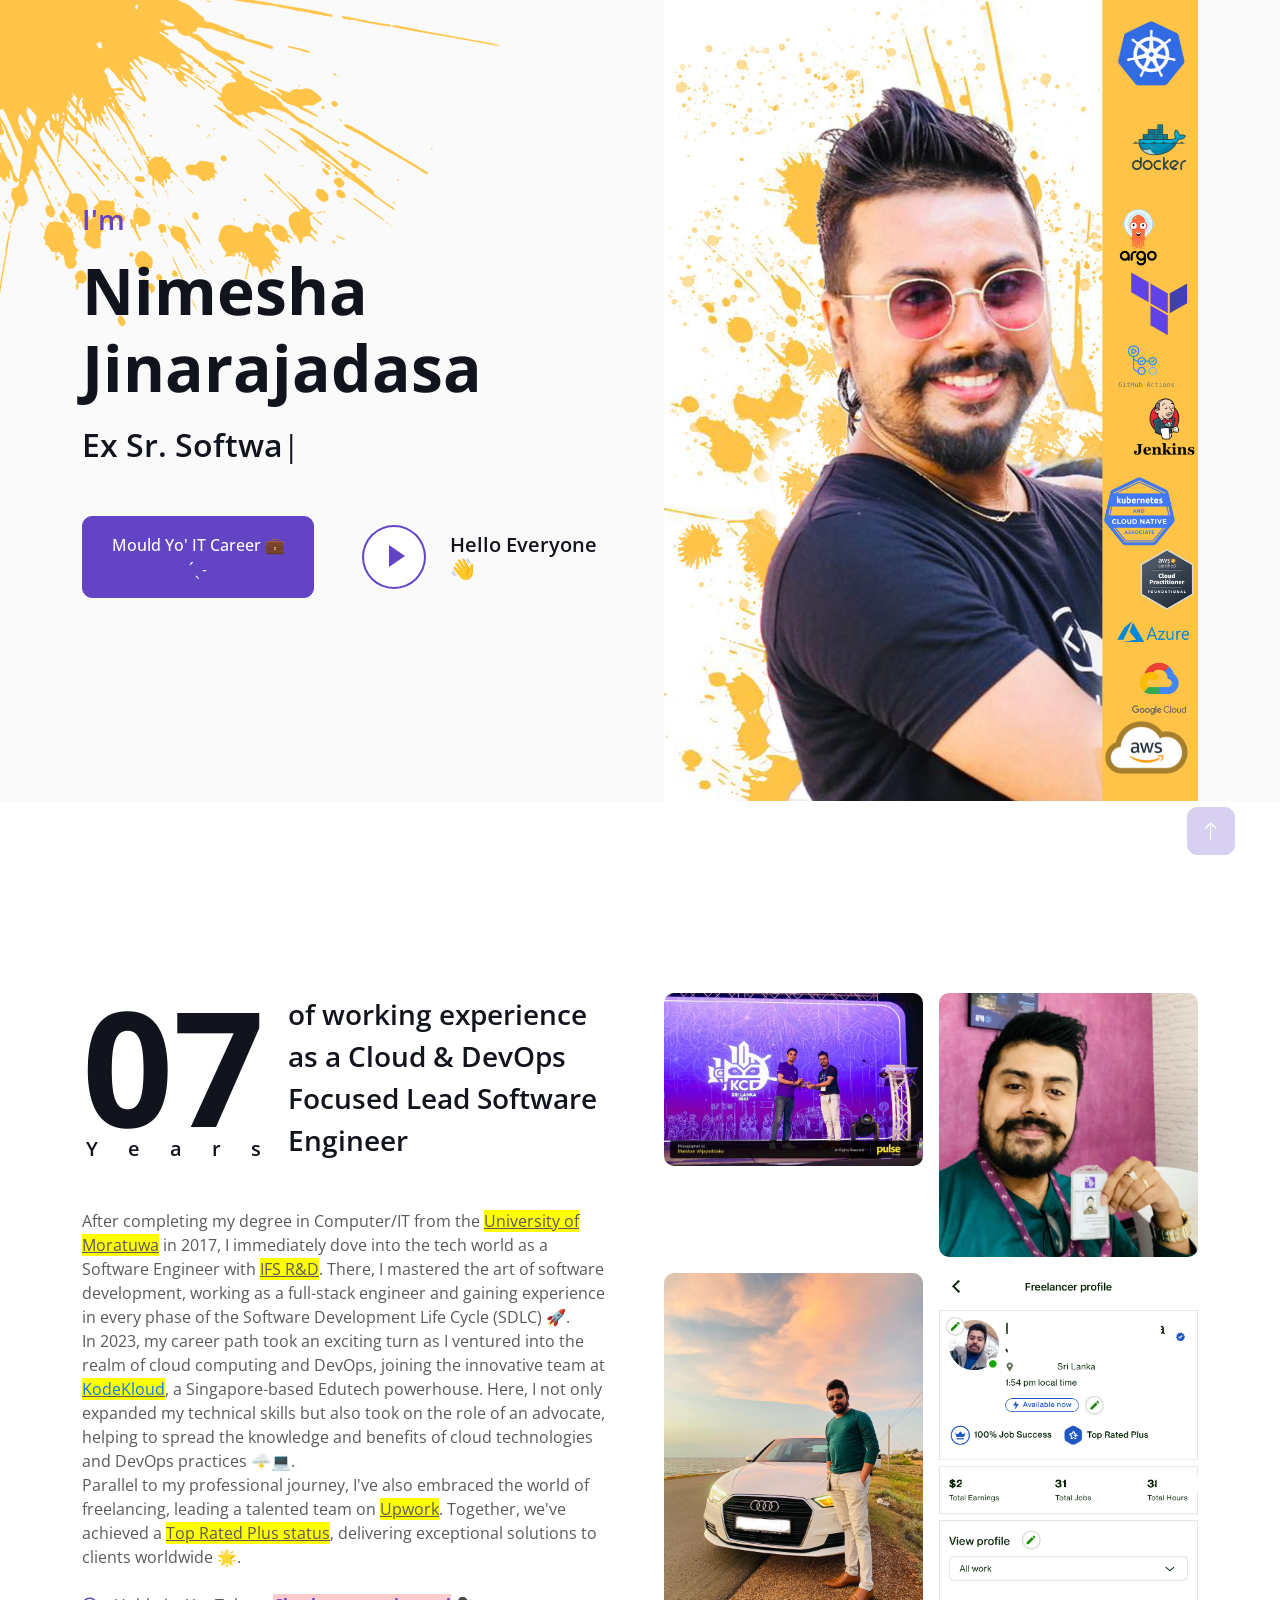
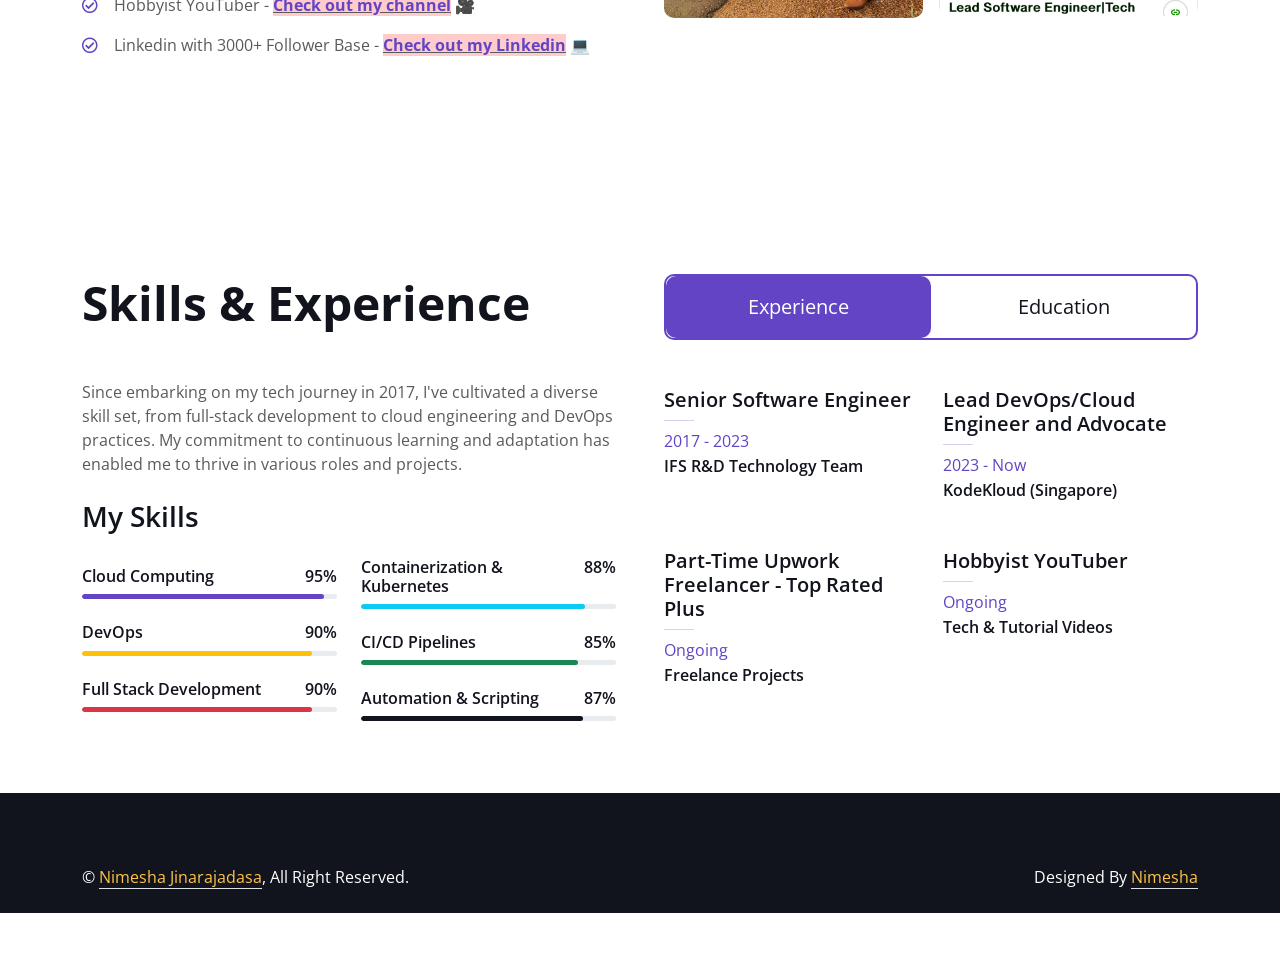
==== commit ed3e5891: "Update index.html" ====
--- a/index.html
+++ b/index.html
@@ -154,7 +154,7 @@
                     <p class="mb-3"><i class="far fa-check-circle text-primary me-3"></i>2023-Now Lead DevOps/Cloud Engineer and Advocate @<u ><a href="https://www.kodekloud.com" target="_blank">KodeKloud</a></u> (Singapore) ☁️</p>
                     <p class="mb-3"><i class="far fa-check-circle text-primary me-3"></i>Part-Time Upwork Freelancer - <u >Top Rated Plus</u> 🌟</p> -->
                     <p class="mb-3"><i class="far fa-check-circle text-primary me-3"></i>Hobbyist YouTuber - <u style="background-color: #ffcccb; font-weight: bold;"><a href="https://www.youtube.com/channel/UCN4fELPxNvqoYlcfmgqlzCw" target="_blank">Check out my channel</a></u> 🎥</p>
-                    <p class="mb-3"><i class="far fa-check-circle text-primary me-3"></i>Linkedin with 3000+ Follower Base - <u style="background-color: #ffcccb; font-weight: bold;"><a href="https://www.linkedin.com/in/nimeshmhj/" target="_blank">Check out my Linkedin</a></u> 🎥</p>
+                    <p class="mb-3"><i class="far fa-check-circle text-primary me-3"></i>Linkedin with 3000+ Follower Base - <u style="background-color: #ffcccb; font-weight: bold;"><a href="https://www.linkedin.com/in/nimeshmhj/" target="_blank">Check out my Linkedin</a></u> 💻</p>
 
 <!--                     <a class="btn btn-primary py-3 px-5 mt-3" href="">Read More</a> -->
                 </div>
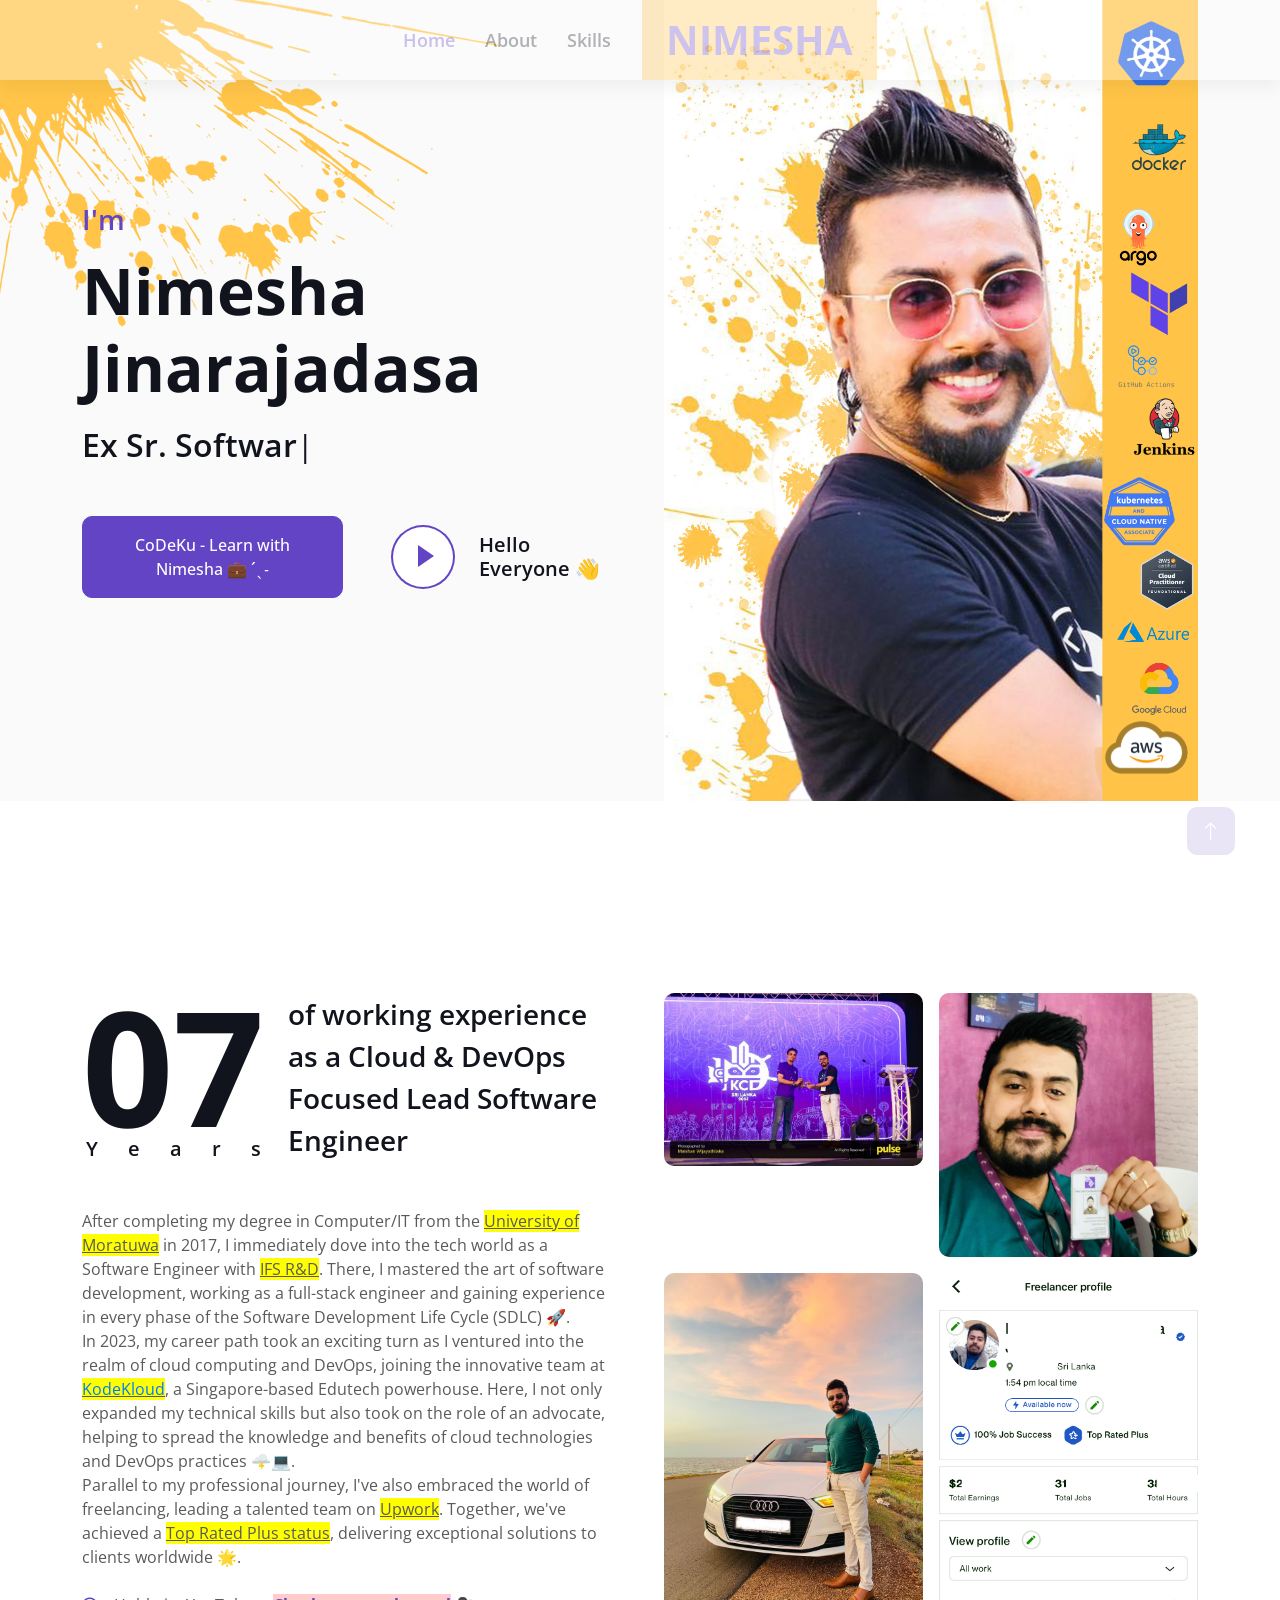
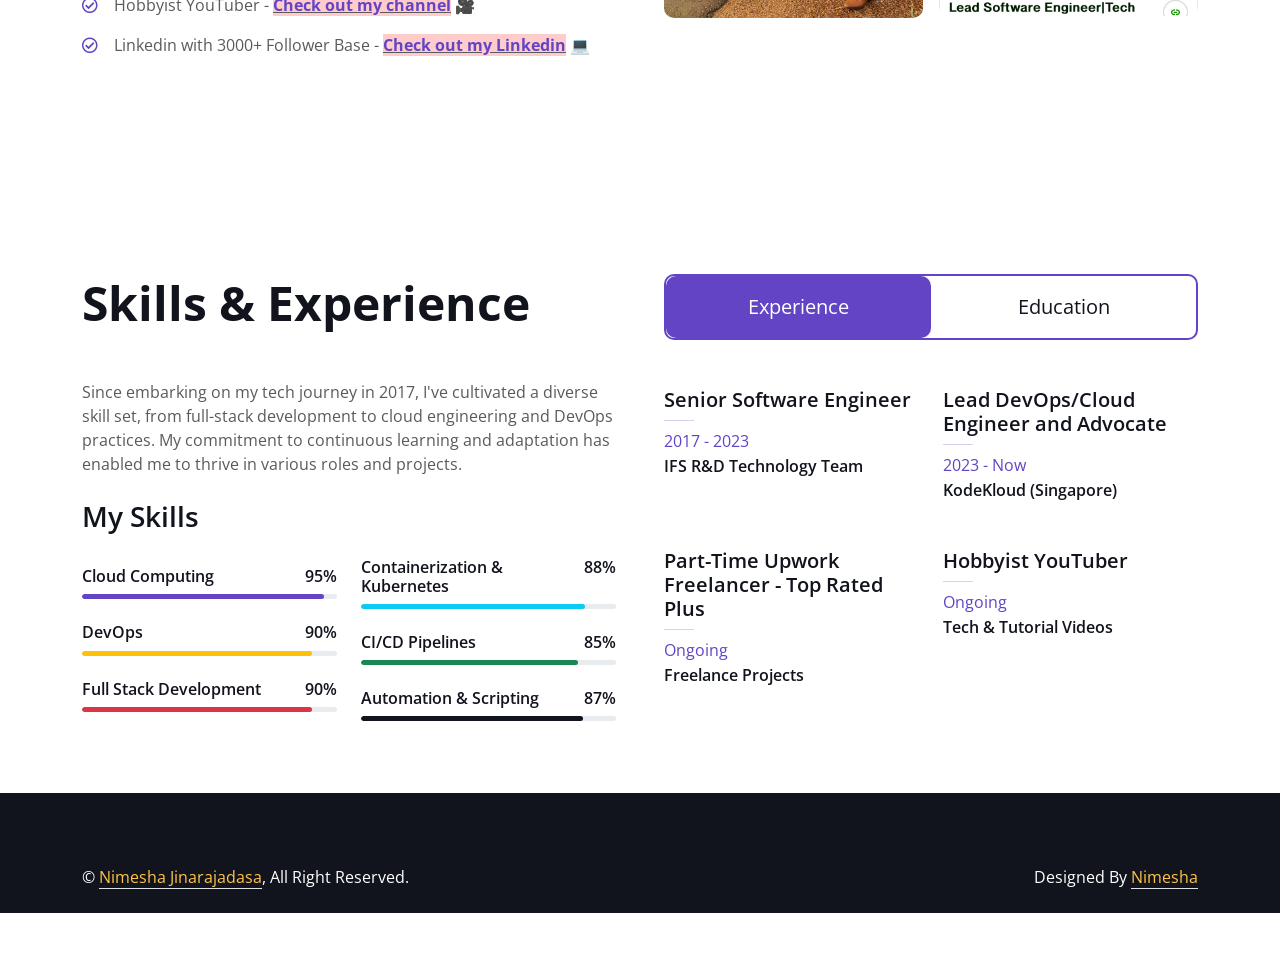
==== commit ed0a4cdd: "Update index.html" ====
--- a/index.html
+++ b/index.html
@@ -71,7 +71,7 @@
                 <h1 class="text-primary fw-bold m-0">NIMESHA</h1>
             </a>
             <div class="navbar-nav me-auto py-0">
-<!--                 <a href="#project" class="nav-item nav-link">Projects</a>
+<!--            <a href="#project" class="nav-item nav-link">Projects</a>
                 <a href="#team" class="nav-item nav-link">Team</a>
                 <a href="#testimonial" class="nav-item nav-link">Testimonial</a>
                 <a href="#contact" class="nav-item nav-link">Contact</a> -->
@@ -92,7 +92,7 @@
                     <div class="typed-text d-none">Ex Sr. Software Engineer @IFS R&D 🌐
 , Now Lead DevOps/Cloud Engineer @KodeKloud 👨‍💻, Top Rated Plus Freelancer @Upwork 🆙, Tech. Community Speaker 🔈 , Hobbist Youtuber @LifeCaptured 🎬 🎥</div>
                     <div class="d-flex align-items-center pt-5">
-                        <a href="/careeer-guidance-site/index.html" class="btn btn-primary py-3 px-4 me-5">Mould Yo' IT Career 💼 ´ˎ˗</a>
+                        <a href="/careeer-guidance-site/index.html" class="btn btn-primary py-3 px-4 me-5">CoDeKu - Learn with Nimesha 💼 ´ˎ˗</a>
                         <button type="button" class="btn-play" data-bs-toggle="modal"
                             data-src="https://www.youtube.com/embed/KqgwqA7k45E" data-bs-target="#videoModal">
                             <span></span>
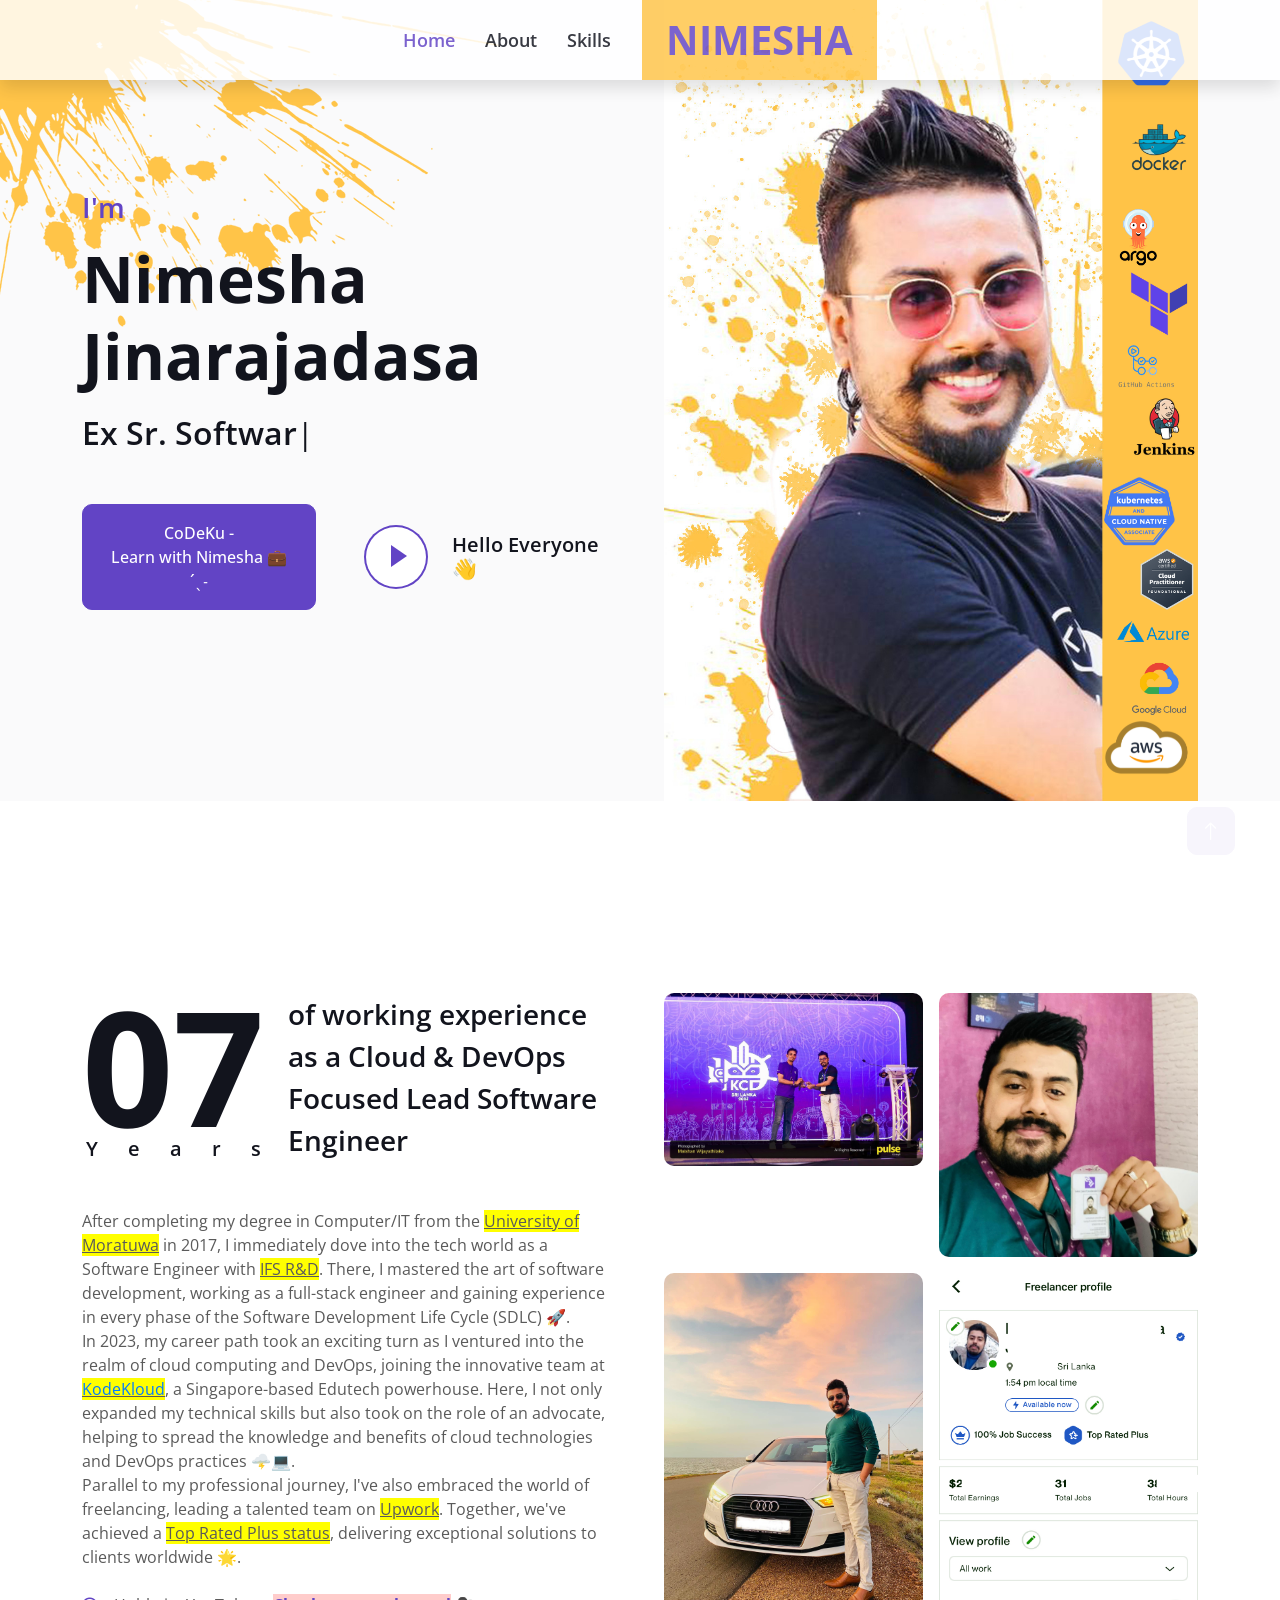
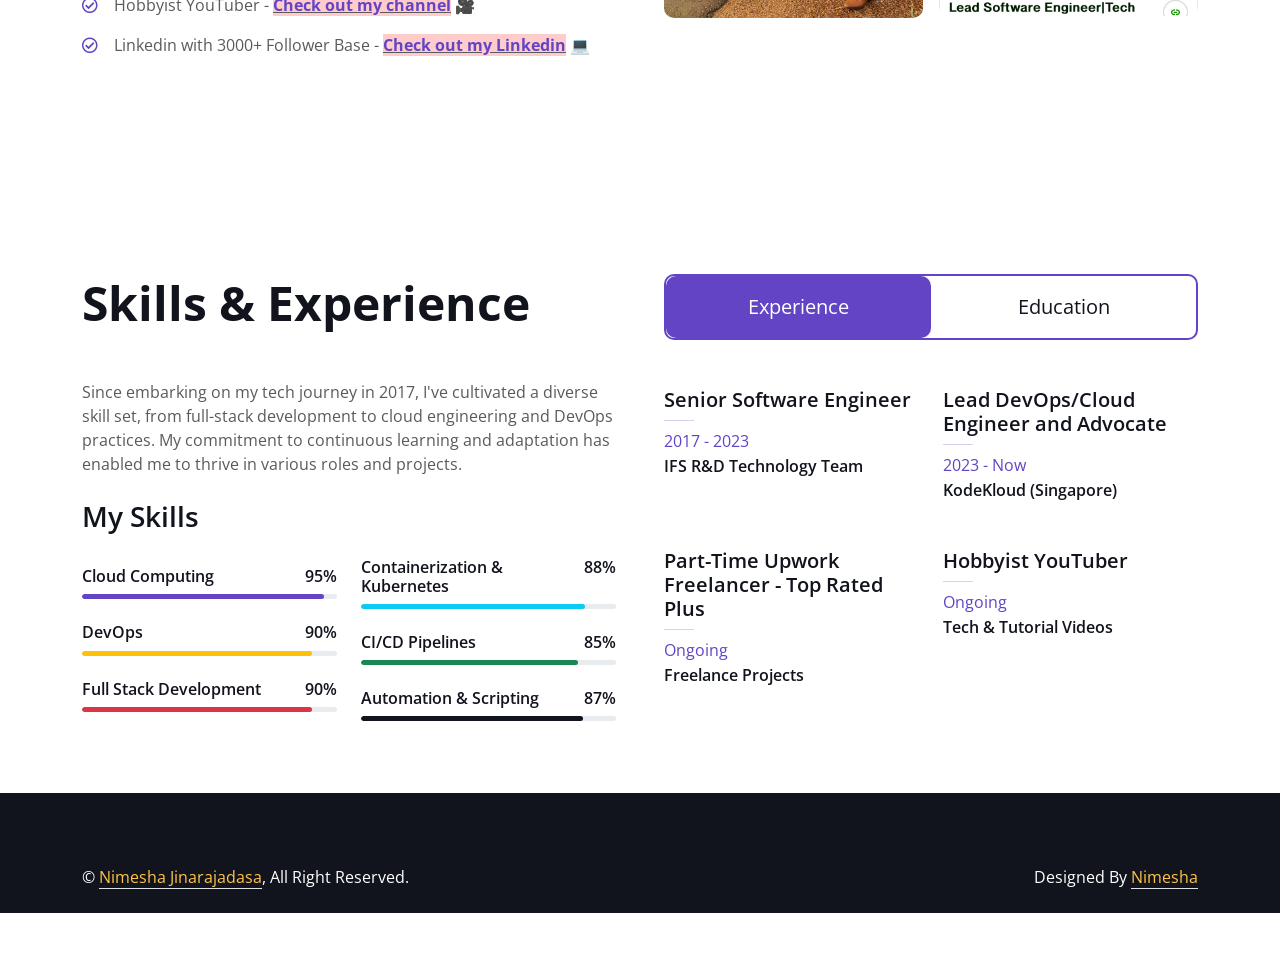
==== commit 77ae1954: "Update index.html" ====
--- a/index.html
+++ b/index.html
@@ -92,7 +92,7 @@
                     <div class="typed-text d-none">Ex Sr. Software Engineer @IFS R&D 🌐
 , Now Lead DevOps/Cloud Engineer @KodeKloud 👨‍💻, Top Rated Plus Freelancer @Upwork 🆙, Tech. Community Speaker 🔈 , Hobbist Youtuber @LifeCaptured 🎬 🎥</div>
                     <div class="d-flex align-items-center pt-5">
-                        <a href="/careeer-guidance-site/index.html" class="btn btn-primary py-3 px-4 me-5">CoDeKu - Learn with Nimesha 💼 ´ˎ˗</a>
+                        <a href="/careeer-guidance-site/index.html" class="btn btn-primary py-3 px-4 me-5">CoDeKu - <br> Learn with Nimesha 💼 ´ˎ˗</a>
                         <button type="button" class="btn-play" data-bs-toggle="modal"
                             data-src="https://www.youtube.com/embed/KqgwqA7k45E" data-bs-target="#videoModal">
                             <span></span>
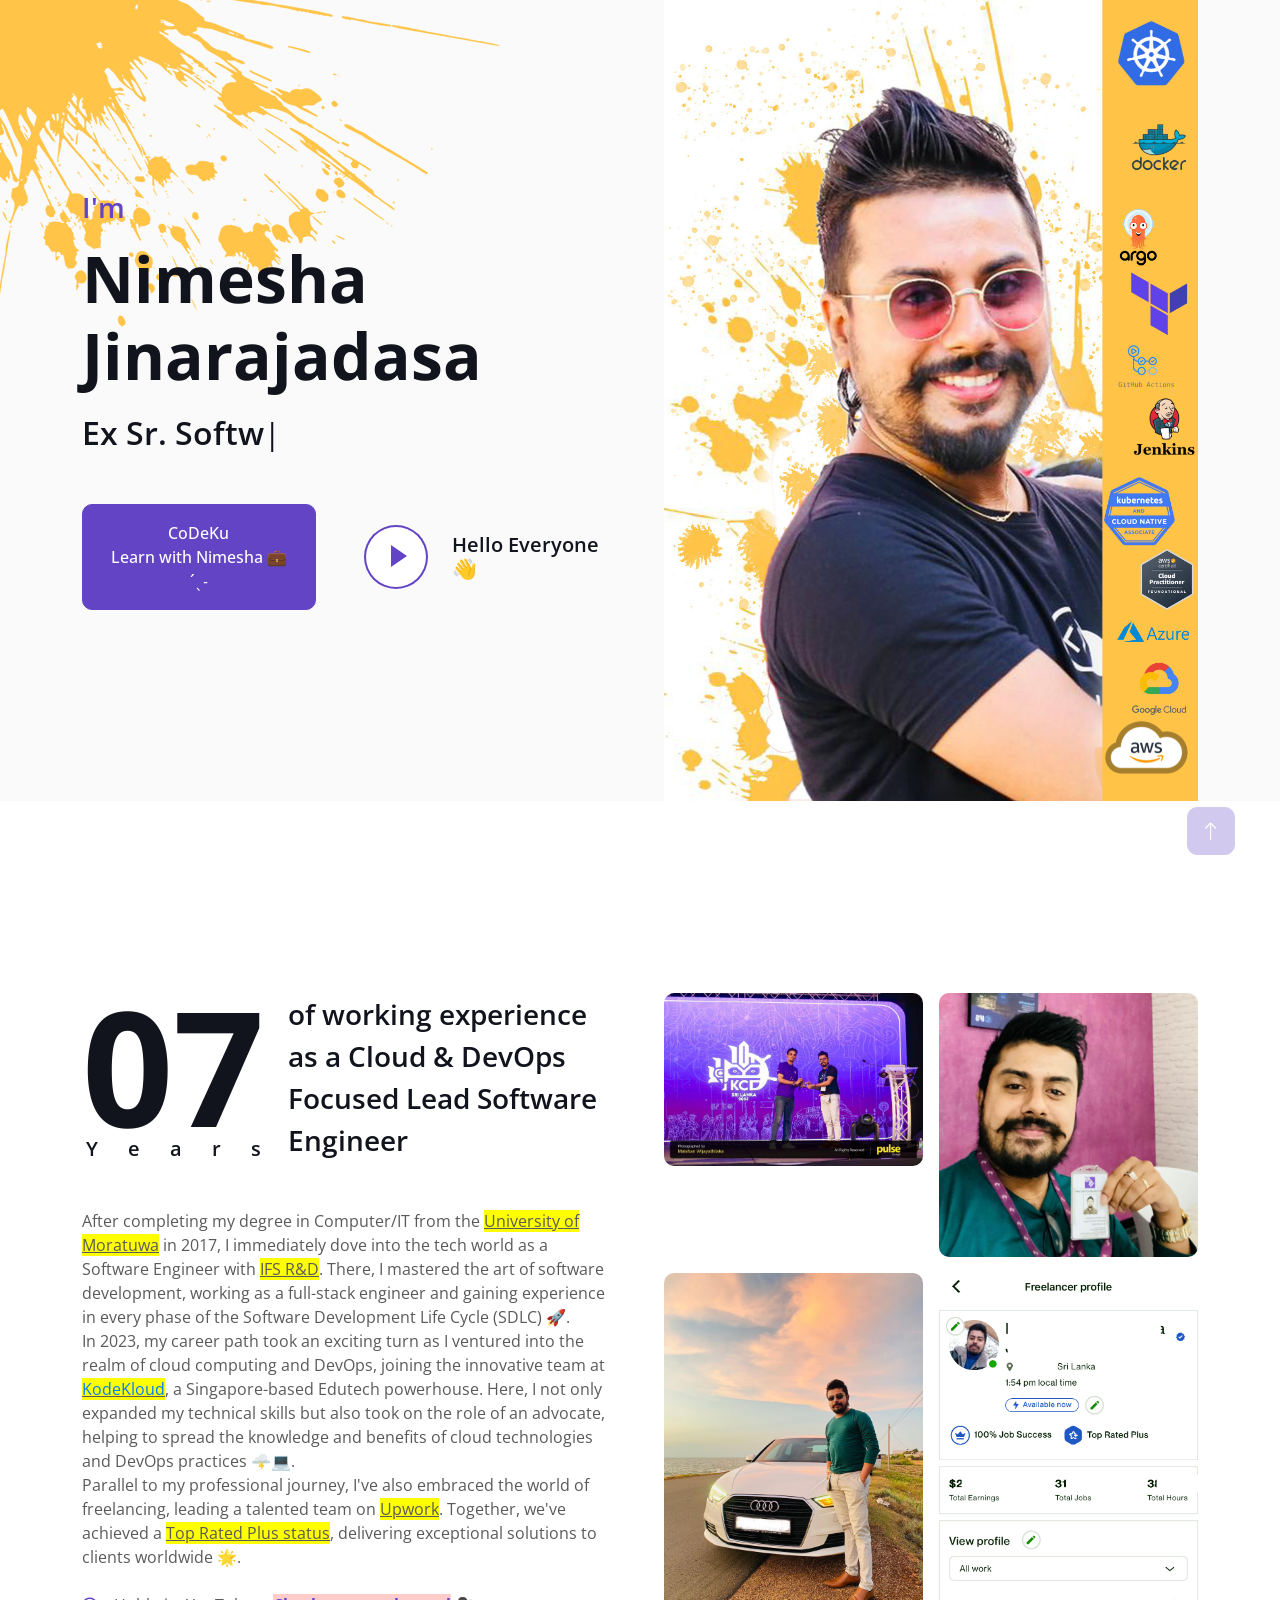
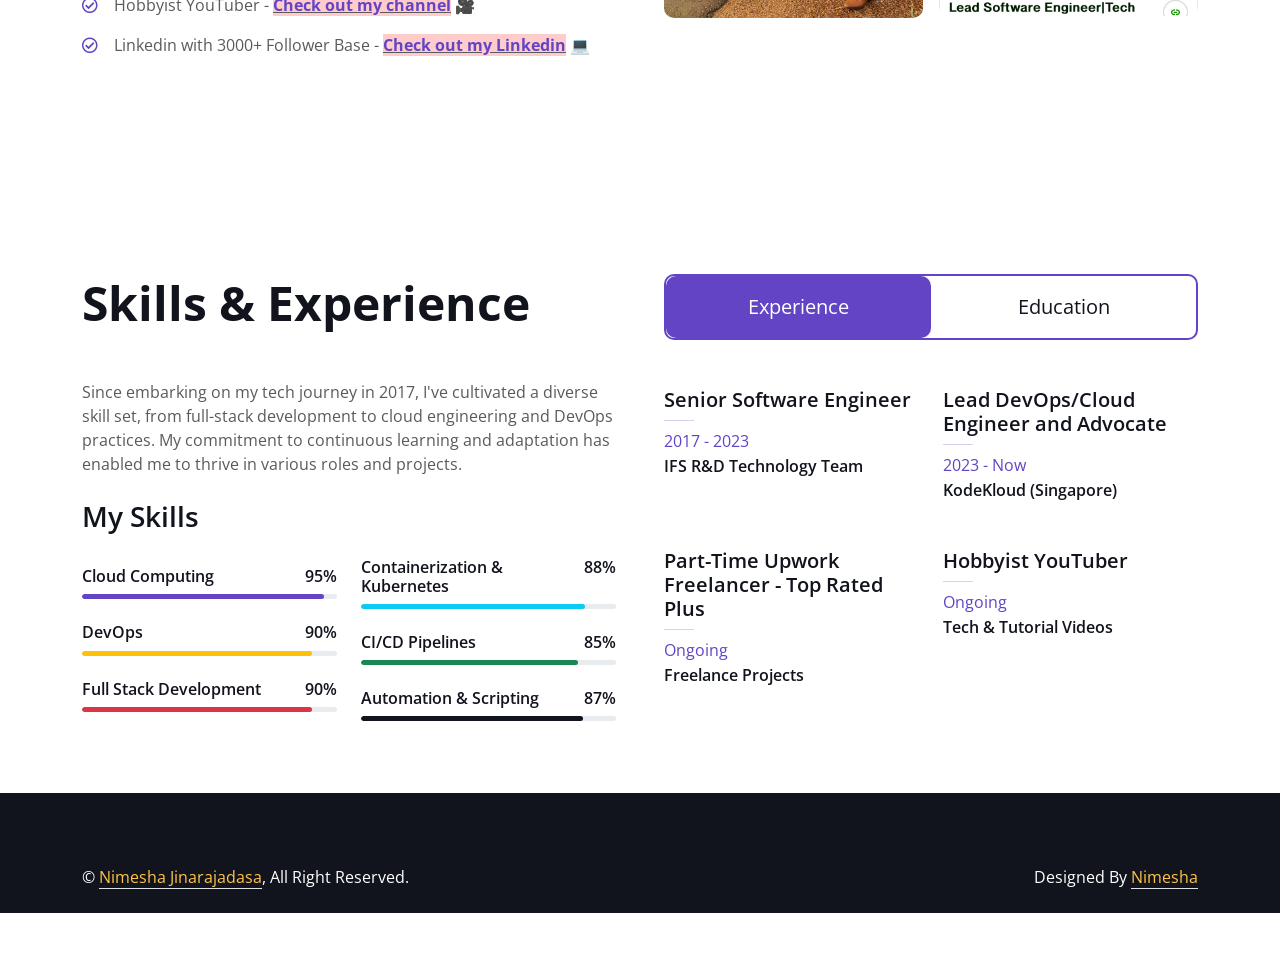
==== commit 7e6588c7: "Update index.html" ====
--- a/index.html
+++ b/index.html
@@ -92,7 +92,7 @@
                     <div class="typed-text d-none">Ex Sr. Software Engineer @IFS R&D 🌐
 , Now Lead DevOps/Cloud Engineer @KodeKloud 👨‍💻, Top Rated Plus Freelancer @Upwork 🆙, Tech. Community Speaker 🔈 , Hobbist Youtuber @LifeCaptured 🎬 🎥</div>
                     <div class="d-flex align-items-center pt-5">
-                        <a href="/careeer-guidance-site/index.html" class="btn btn-primary py-3 px-4 me-5">CoDeKu - <br> Learn with Nimesha 💼 ´ˎ˗</a>
+                        <a href="/careeer-guidance-site/index.html" class="btn btn-primary py-3 px-4 me-5">CoDeKu <br> Learn with Nimesha 💼 ´ˎ˗</a>
                         <button type="button" class="btn-play" data-bs-toggle="modal"
                             data-src="https://www.youtube.com/embed/KqgwqA7k45E" data-bs-target="#videoModal">
                             <span></span>
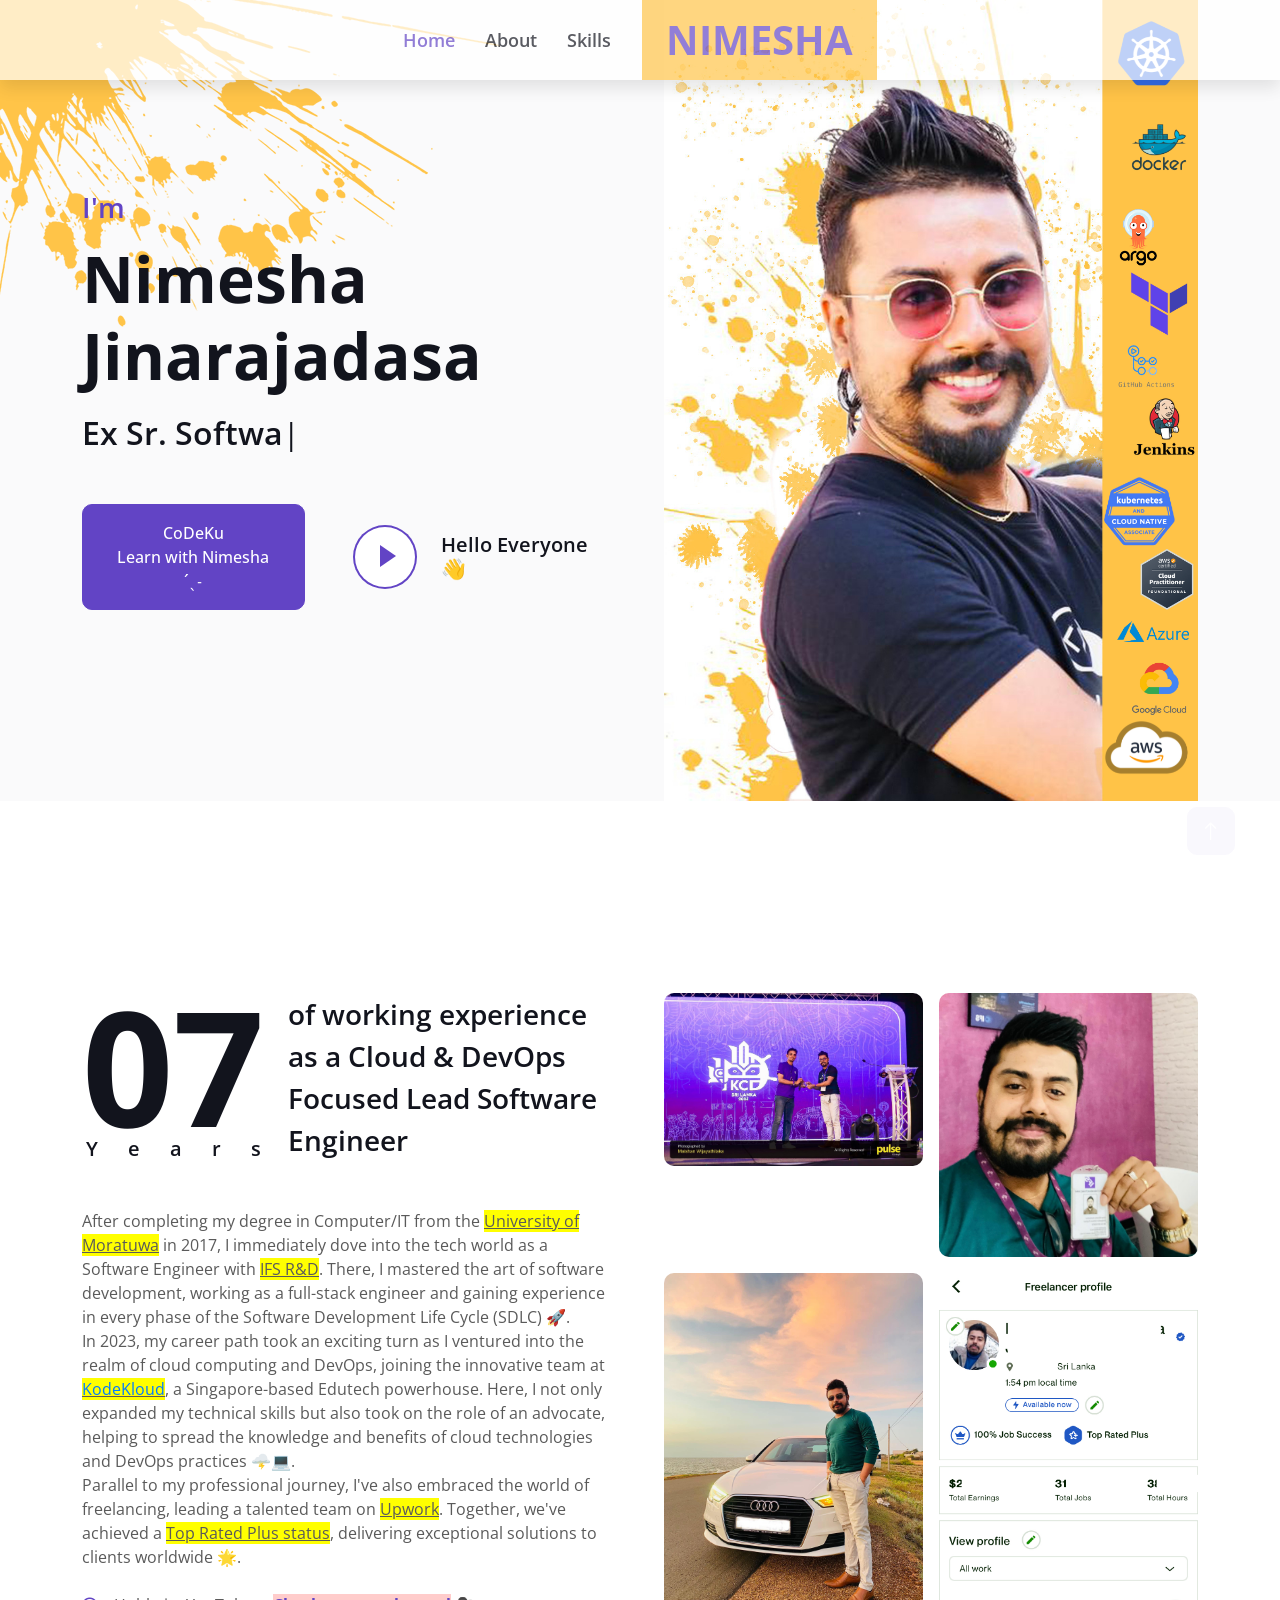
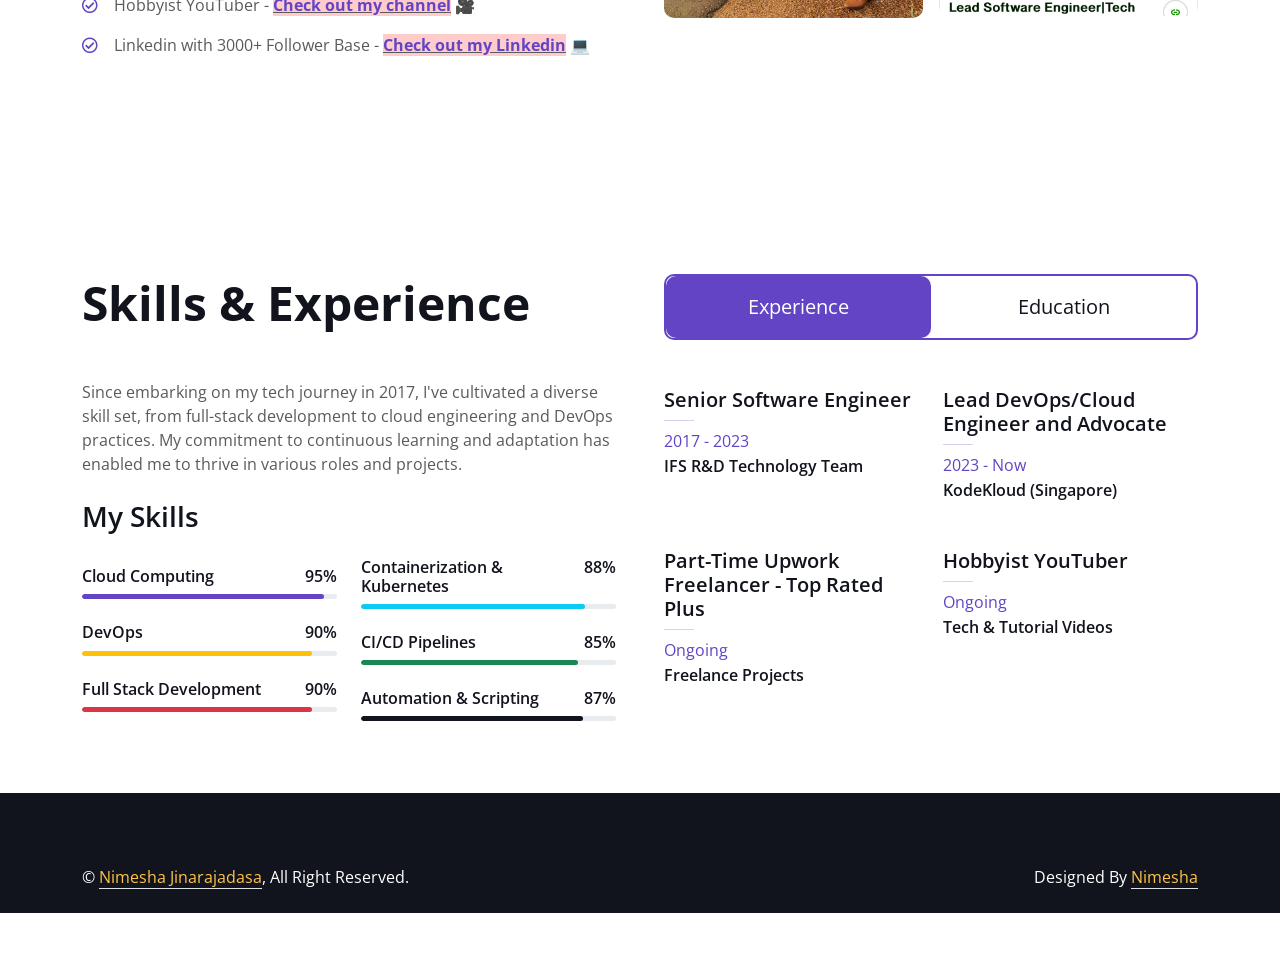
==== commit 32e7d57e: "Update index.html" ====
--- a/index.html
+++ b/index.html
@@ -92,7 +92,7 @@
                     <div class="typed-text d-none">Ex Sr. Software Engineer @IFS R&D 🌐
 , Now Lead DevOps/Cloud Engineer @KodeKloud 👨‍💻, Top Rated Plus Freelancer @Upwork 🆙, Tech. Community Speaker 🔈 , Hobbist Youtuber @LifeCaptured 🎬 🎥</div>
                     <div class="d-flex align-items-center pt-5">
-                        <a href="/careeer-guidance-site/index.html" class="btn btn-primary py-3 px-4 me-5">CoDeKu <br> Learn with Nimesha 💼 ´ˎ˗</a>
+                        <a href="/careeer-guidance-site/index.html" class="btn btn-primary py-3 px-4 me-5">CoDeKu <br> Learn with Nimesha ´ˎ˗</a>
                         <button type="button" class="btn-play" data-bs-toggle="modal"
                             data-src="https://www.youtube.com/embed/KqgwqA7k45E" data-bs-target="#videoModal">
                             <span></span>
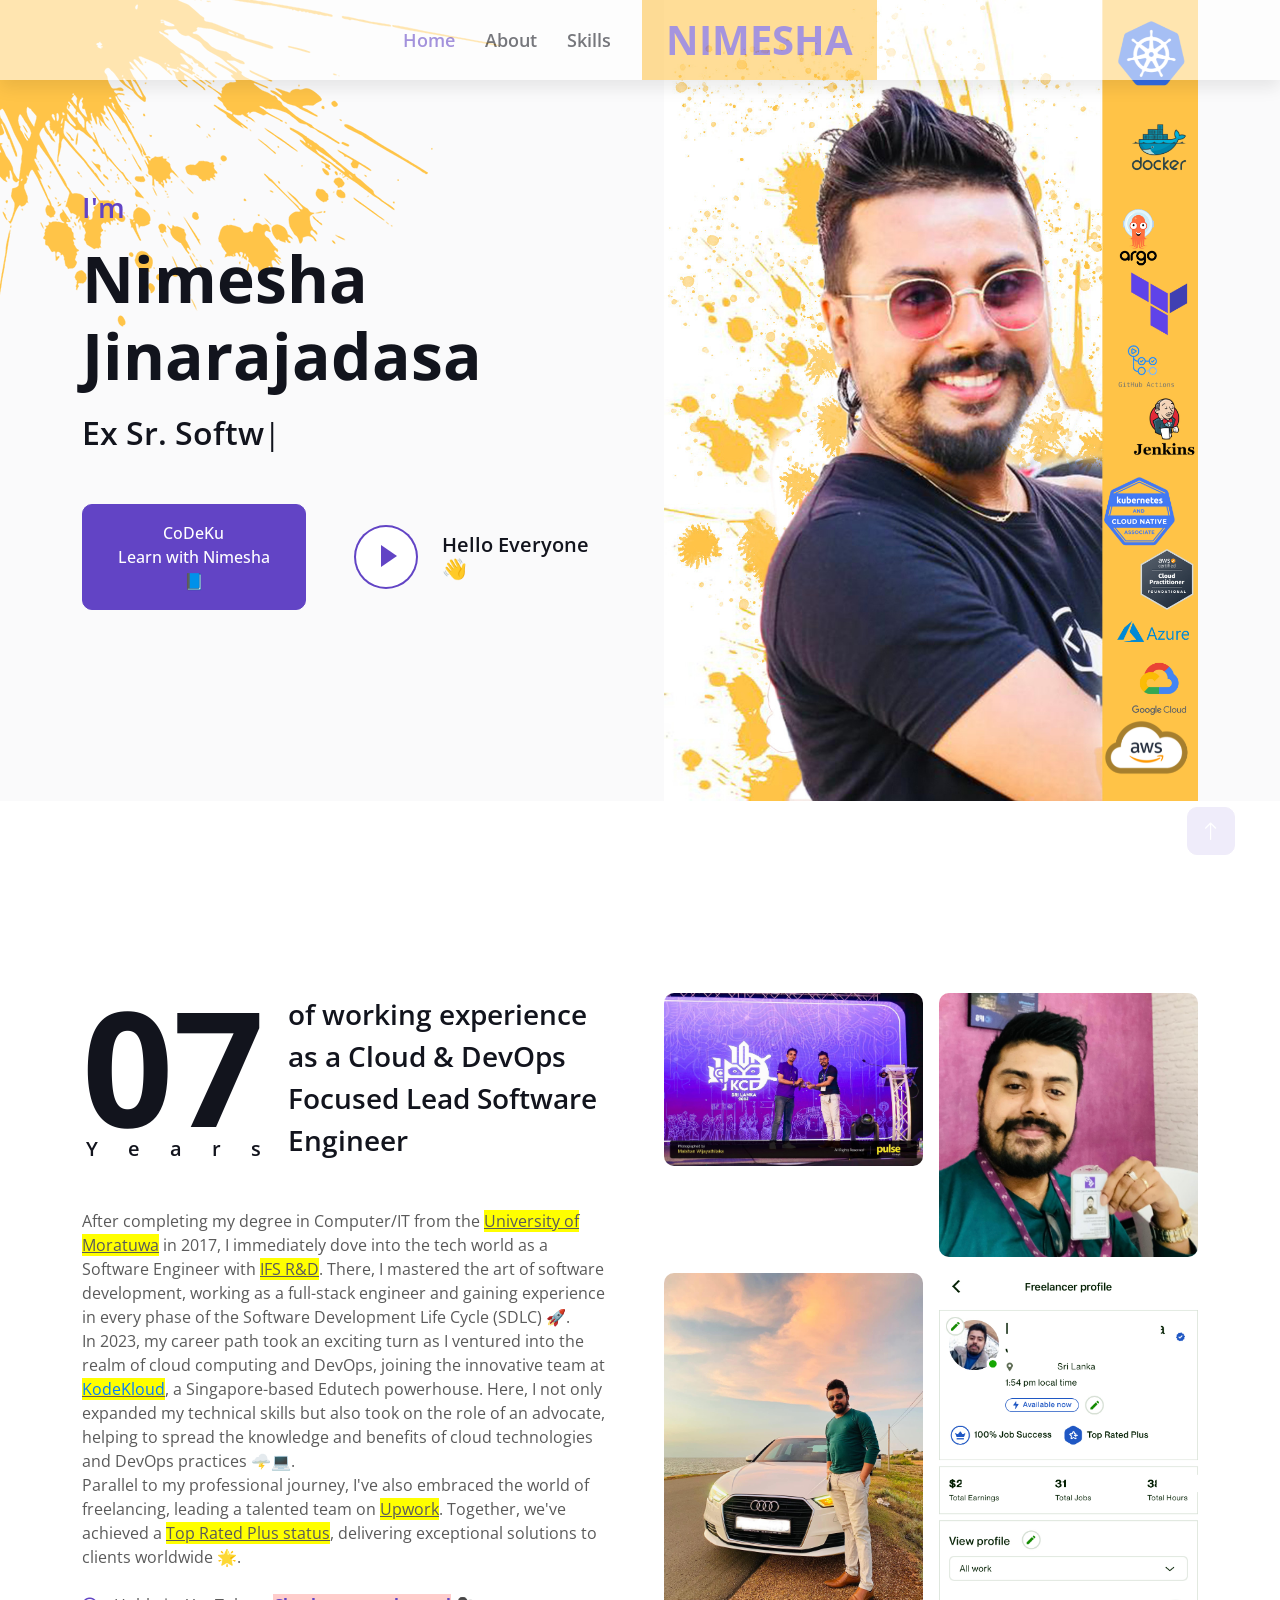
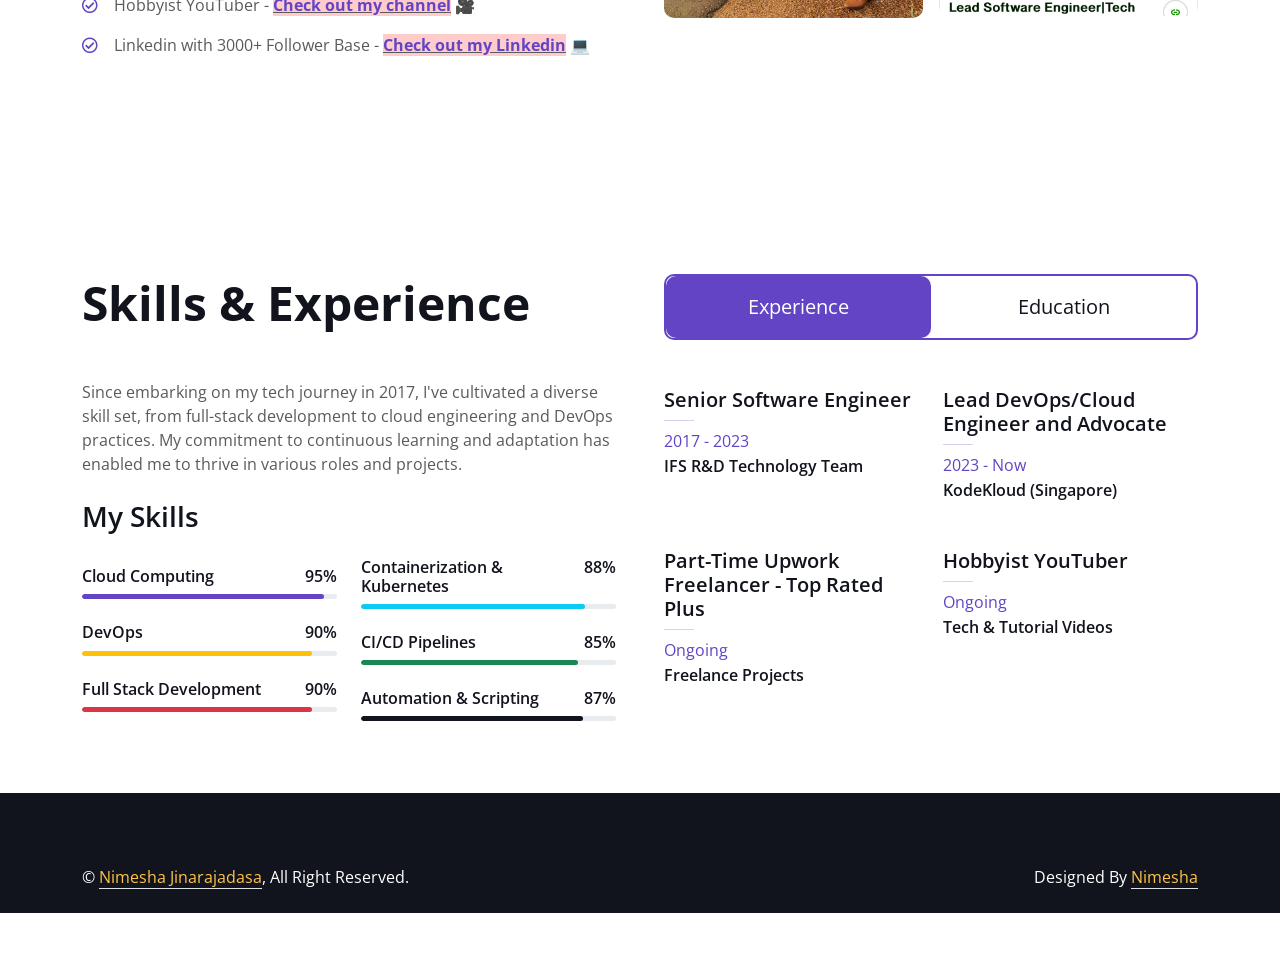
==== commit aa257ca3: "Update index.html" ====
--- a/index.html
+++ b/index.html
@@ -92,7 +92,7 @@
                     <div class="typed-text d-none">Ex Sr. Software Engineer @IFS R&D 🌐
 , Now Lead DevOps/Cloud Engineer @KodeKloud 👨‍💻, Top Rated Plus Freelancer @Upwork 🆙, Tech. Community Speaker 🔈 , Hobbist Youtuber @LifeCaptured 🎬 🎥</div>
                     <div class="d-flex align-items-center pt-5">
-                        <a href="/careeer-guidance-site/index.html" class="btn btn-primary py-3 px-4 me-5">CoDeKu <br> Learn with Nimesha ´ˎ˗</a>
+                        <a href="/careeer-guidance-site/index.html" class="btn btn-primary py-3 px-4 me-5">CoDeKu <br> Learn with Nimesha 📘</a>
                         <button type="button" class="btn-play" data-bs-toggle="modal"
                             data-src="https://www.youtube.com/embed/KqgwqA7k45E" data-bs-target="#videoModal">
                             <span></span>
